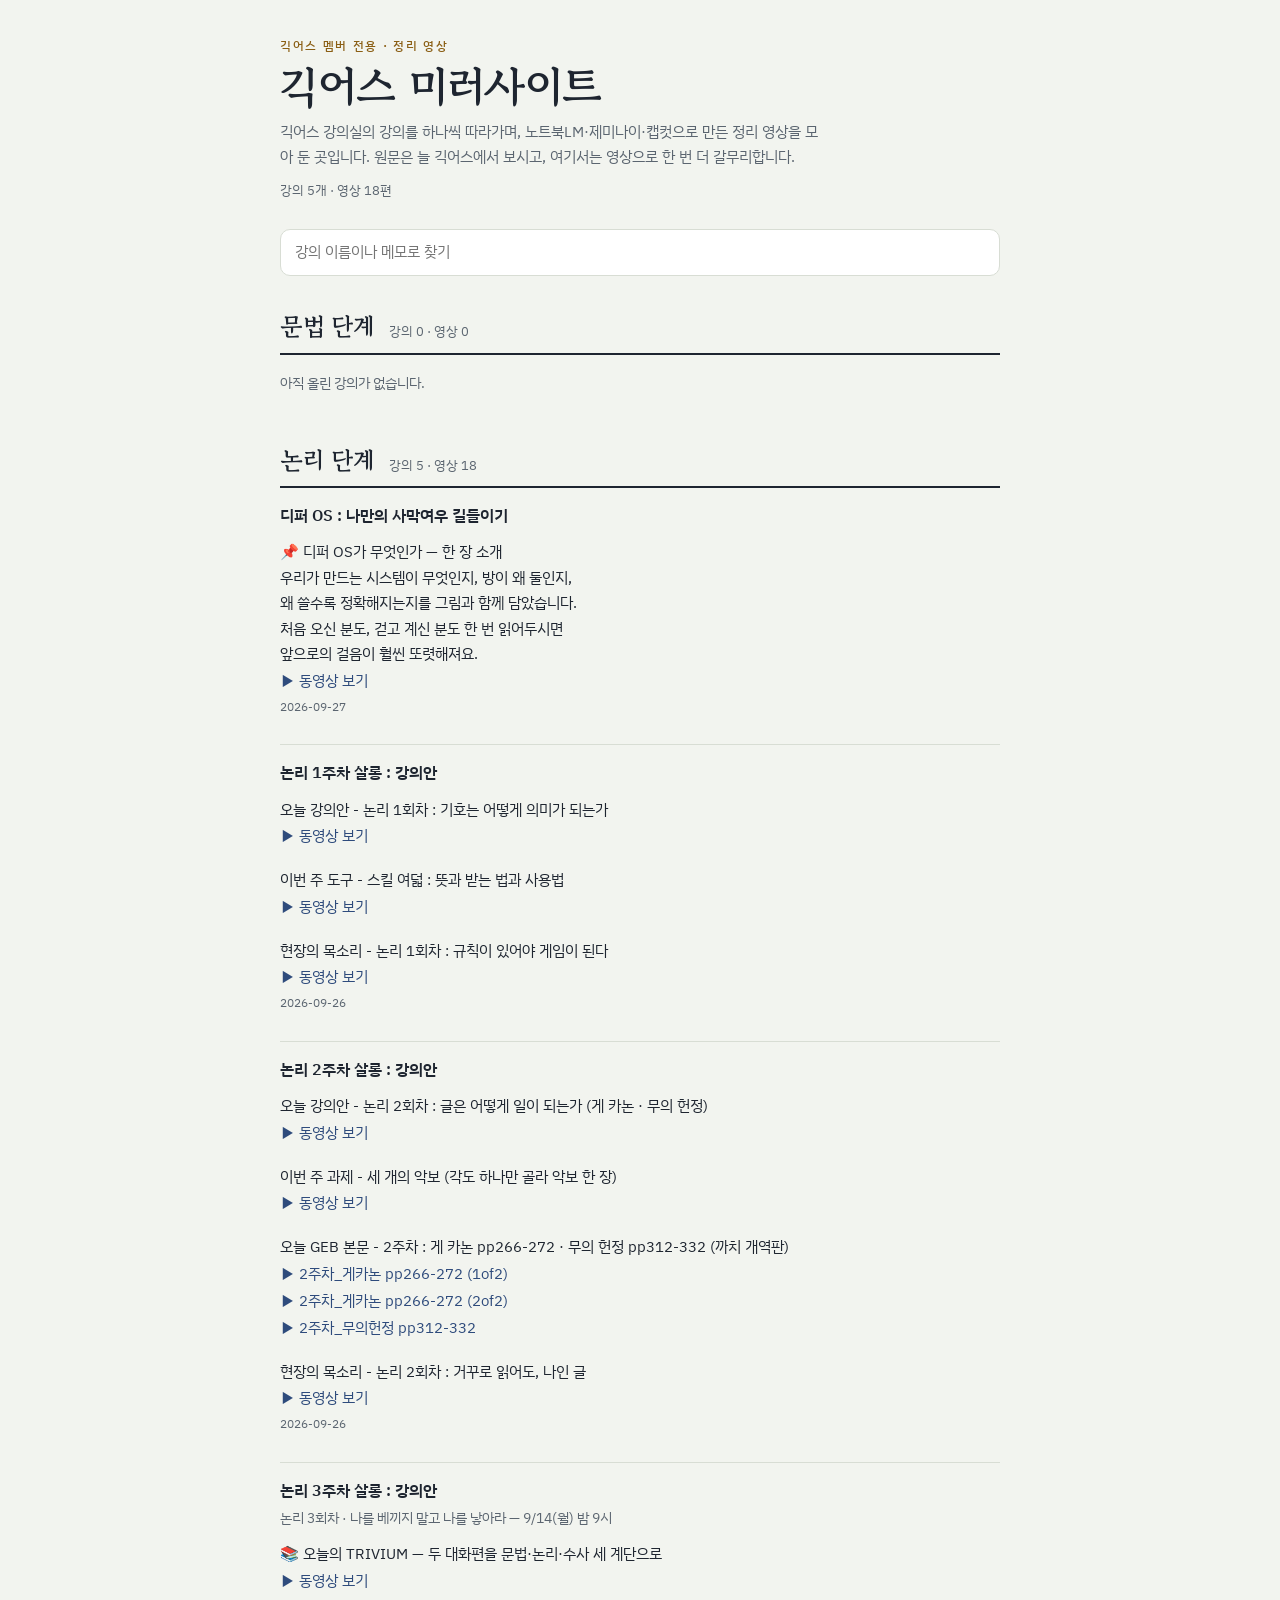
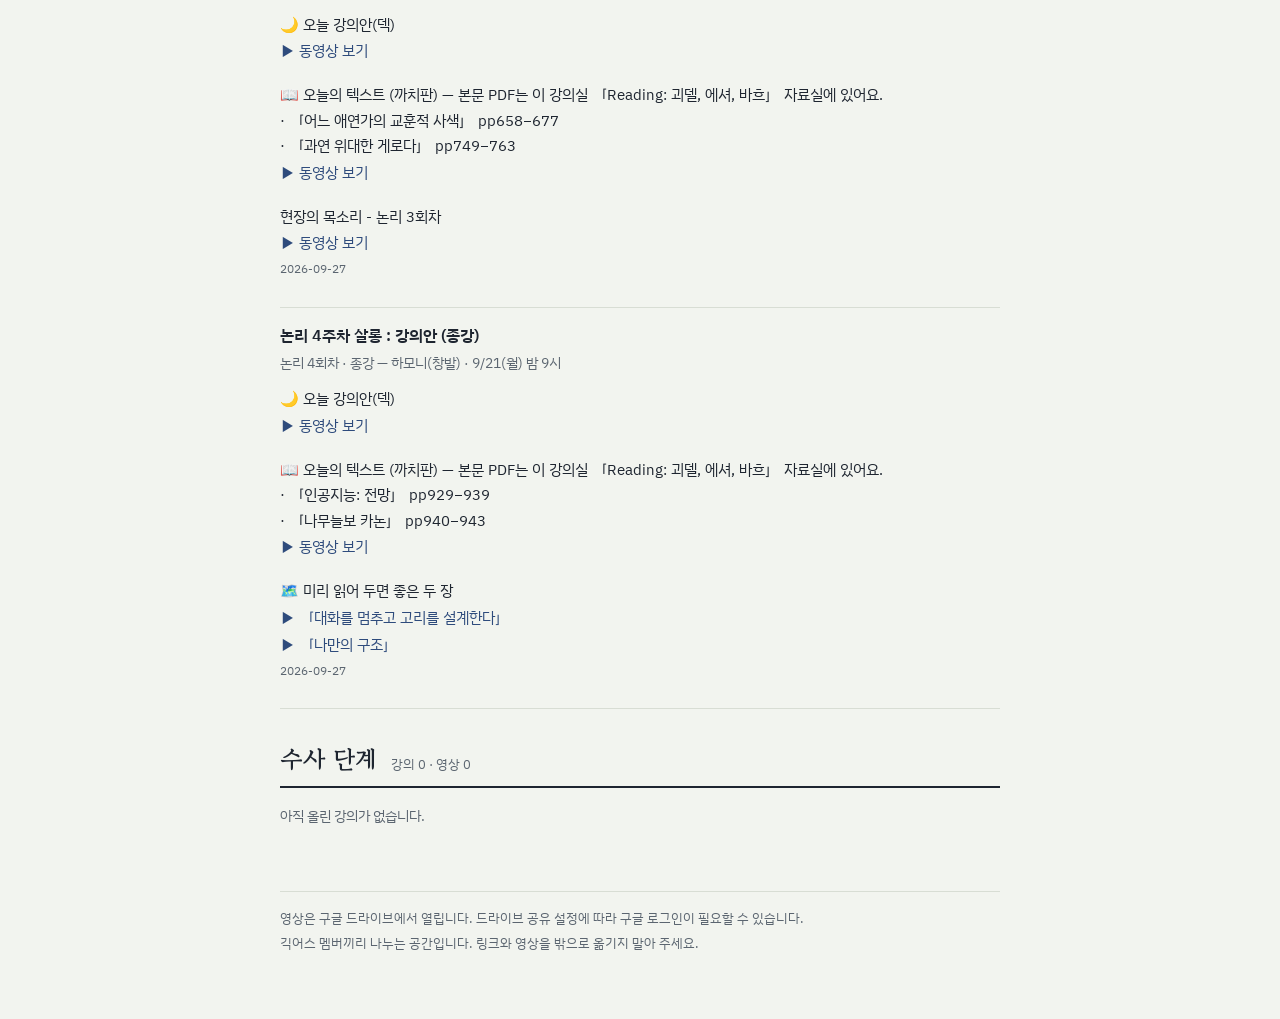
==== backup/geekus-mirror/index.html @ 66360b6a "Back up Geekus mirror site artifact (version 31) Co-Authored-By: Claude Opus 5.5 <noreply@anthropic." ====
<!doctype html><html><head><meta charset=utf8><meta name=viewport content="width=device-width,initial-scale=1,viewport-fit=cover"><style>:root{color-scheme:light;box-sizing:border-box;padding-top:env(safe-area-inset-top,0px);padding-bottom:env(safe-area-inset-bottom,0px)}html{scroll-padding-top:env(safe-area-inset-top,0px)}body{margin:0;padding:0;font:14px -apple-system,BlinkMacSystemFont,sans-serif;background:#faf9f5;color:#141413}img{max-width:100%}[hidden]:not([hidden=until-found i]){display:none!important}</style></head><body>
<title>긱어스 미러사이트</title>
<link rel="stylesheet" href="https://fonts.googleapis.com/css2?family=Gowun+Batang:wght@400;700&family=IBM+Plex+Sans+KR:wght@400;500;600&display=swap">
<style id="galmuri-style">
:root{
  --bg:#F2F4EF; --surface:#FFFFFF; --ink:#1E2530; --muted:#5B6570; --line:#D8DDD4;
  --accent:#2E4B7C; --accent-ink:#FFFFFF; --accent-soft:#E3E9F3;
  --grain:#8A5E14; --grain-bg:#F3E7CD; --danger:#A33A2E; --focus:#2E4B7C;
  --serif:"Gowun Batang","Nanum Myeongjo","Batang",serif;
  --sans:"IBM Plex Sans KR","Malgun Gothic","Apple SD Gothic Neo",system-ui,sans-serif;
  padding-top:env(safe-area-inset-top,0px); padding-bottom:env(safe-area-inset-bottom,0px);
}
@media (prefers-color-scheme: dark){
  :root:not([data-theme="light"]){
    --bg:#12161C; --surface:#1A2029; --ink:#E6E9ED; --muted:#9BA4AF; --line:#2B333E;
    --accent:#93B2E8; --accent-ink:#0F1720; --accent-soft:#1F2B40;
    --grain:#E2B862; --grain-bg:#36301F; --danger:#E88C80; --focus:#93B2E8;
    color-scheme:dark;
  }
}
:root[data-theme="dark"]{
  --bg:#12161C; --surface:#1A2029; --ink:#E6E9ED; --muted:#9BA4AF; --line:#2B333E;
  --accent:#93B2E8; --accent-ink:#0F1720; --accent-soft:#1F2B40;
  --grain:#E2B862; --grain-bg:#36301F; --danger:#E88C80; --focus:#93B2E8;
  color-scheme:dark;
}
*{box-sizing:border-box}
[hidden]{display:none!important}
body{margin:0;background:var(--bg);color:var(--ink);font:15px/1.65 var(--sans);-webkit-font-smoothing:antialiased}
.wrap{max-width:760px;margin:0 auto;padding-inline:20px;padding-block:40px 64px}
a{color:var(--accent)}
button,input,textarea,select{font:inherit;color:inherit}
:focus-visible{outline:2px solid var(--focus);outline-offset:2px;border-radius:6px}

.head{display:grid;gap:10px;margin-bottom:28px}
.mark{font:500 12px/1 var(--sans);letter-spacing:.14em;color:var(--grain);text-transform:uppercase}
.head h1{font:700 44px/1.1 var(--serif);margin:0;letter-spacing:-.01em}
.head p{margin:0;color:var(--muted);max-width:60ch}
.tally{font-variant-numeric:tabular-nums;color:var(--muted);font-size:13px}

.bar{display:flex;flex-wrap:wrap;gap:10px;align-items:center;margin-bottom:24px}
.search{flex:1 1 220px;min-width:0;border:1px solid var(--line);background:var(--surface);border-radius:10px;padding:10px 14px}
.btn{border:1px solid var(--line);background:var(--surface);border-radius:10px;padding:9px 14px;cursor:pointer;white-space:nowrap;text-decoration:none;display:inline-flex;align-items:center;gap:6px;font-size:14px}
.btn:hover{border-color:var(--accent)}
.btn.primary{background:var(--accent);color:var(--accent-ink);border-color:var(--accent)}
.btn.video{background:var(--grain-bg);color:var(--grain);border-color:transparent;font-weight:600}
.btn.video:hover{border-color:var(--grain)}
.btn.ghost{background:transparent}
.btn.danger{color:var(--danger)}
.btn[disabled],.btn.off{opacity:.5;cursor:default;pointer-events:none}

.notice{border:1px dashed var(--grain);background:var(--grain-bg);color:var(--ink);border-radius:12px;padding:12px 14px;margin-bottom:20px;display:flex;flex-wrap:wrap;gap:10px;align-items:center;justify-content:space-between}
.notice span{flex:1 1 240px}

.group{margin-top:34px}
.ghead{display:flex;flex-wrap:wrap;align-items:baseline;gap:8px 14px;padding-bottom:10px;border-bottom:2px solid var(--ink)}
.ghead h2{font:700 24px/1.3 var(--serif);margin:0;text-wrap:balance}
.ghead .count{color:var(--muted);font-size:13px;font-variant-numeric:tabular-nums}
.ghead .tools{margin-left:auto;display:flex;gap:6px;flex-wrap:wrap}
.lecs{list-style:none;margin:0;padding:0}
.lec{display:grid;grid-template-columns:1fr;gap:10px;align-items:start;padding:16px 0;border-bottom:1px solid var(--line)}
.lec h3{font:600 16px/1.45 var(--sans);margin:0;text-wrap:balance}
.lec .memo{margin:4px 0 0;color:var(--muted);font-size:14px;white-space:pre-wrap;overflow-wrap:anywhere}
.lec .date{font-size:12px;color:var(--muted);font-variant-numeric:tabular-nums}
.lec .sample{display:inline-block;font-size:11px;letter-spacing:.06em;border:1px solid var(--line);border-radius:999px;padding:1px 8px;margin-left:6px;color:var(--muted);vertical-align:2px}
.acts{display:flex;gap:8px;flex-wrap:wrap;justify-content:flex-start}
.editbar .acts{justify-content:flex-end}
.empty{color:var(--muted);padding:16px 0;margin:0;font-size:14px}
.items{display:grid;gap:18px;margin-top:12px}
.item p{margin:0;font-size:15px;line-height:1.7;overflow-wrap:anywhere;white-space:pre-line}
.vlink{display:block;width:fit-content;max-width:100%;color:var(--accent);text-decoration:none;font-size:15px;line-height:1.8;overflow-wrap:anywhere}
.vlink:hover{text-decoration:underline}
.vlink.off{color:var(--muted)}

.form{background:var(--surface);border:1px solid var(--accent);border-radius:14px;padding:18px;margin:14px 0;display:grid;gap:12px}
.form label{display:grid;gap:4px;font-size:13px;color:var(--muted)}
.form input,.form textarea{border:1px solid var(--line);background:var(--bg);border-radius:8px;padding:9px 12px;font-size:15px;color:var(--ink);width:100%}
.form textarea{min-height:64px;resize:vertical}
.form .row{display:flex;gap:8px;flex-wrap:wrap;justify-content:flex-end}
.form .err{color:var(--danger);font-size:13px;margin:0}
.form .hint{font-size:12px;color:var(--muted)}
.form .ftitle{margin:0;font:700 18px/1.3 var(--serif);color:var(--ink)}
.form select{border:1px solid var(--line);background:var(--bg);border-radius:8px;padding:9px 12px;font-size:15px;color:var(--ink);width:100%}
.form textarea.body{min-height:180px}
.lec .memo.clamp{display:-webkit-box;-webkit-line-clamp:3;-webkit-box-orient:vertical;overflow:hidden}
.more{border:0;background:none;padding:2px 0;color:var(--accent);cursor:pointer;font-size:13px;display:block}

.editbar{position:sticky;bottom:calc(env(safe-area-inset-bottom,0px) + 12px);margin-top:28px;background:var(--ink);color:var(--bg);border-radius:14px;padding:12px 14px;display:flex;flex-wrap:wrap;gap:10px;align-items:center;justify-content:space-between}
.editbar span{font-size:14px}
.editbar .btn{background:var(--bg);color:var(--ink);border-color:transparent}
.editbar .btn.primary{background:var(--grain-bg);color:var(--grain);font-weight:600}

.foot{margin-top:48px;padding-top:16px;border-top:1px solid var(--line);color:var(--muted);font-size:13px;display:grid;gap:4px}
.toast{position:fixed;left:50%;transform:translateX(-50%);bottom:calc(env(safe-area-inset-bottom,0px) + 80px);background:var(--ink);color:var(--bg);padding:10px 16px;border-radius:10px;font-size:14px;max-width:calc(100% - 32px)}

@media (max-width:560px){
  .head h1{font-size:36px}
  .lec{grid-template-columns:1fr}
  .acts{justify-content:flex-start}
  .ghead .tools{margin-left:0}
}
@media (prefers-reduced-motion: no-preference){
  .btn{transition:border-color .15s}
}
</style>

<main id="root" class="wrap"></main>
<div id="toast" class="toast" role="status" hidden></div>

<script type="application/json" id="galmuri-data">{"intro":"긱어스 강의실의 강의를 하나씩 따라가며, 노트북LM·제미나이·캡컷으로 만든 정리 영상을 모아 둔 곳입니다. 원문은 늘 긱어스에서 보시고, 여기서는 영상으로 한 번 더 갈무리합니다.","groups":[{"id":"g-grammar","name":"문법 단계","lectures":[]},{"id":"g-logic","name":"논리 단계","lectures":[{"id":"l-deeper-os","title":"디퍼 OS : 나만의 사막여우 길들이기","geekus":"","video":"","memo":"","date":"2026-09-27","items":[{"text":"📌 디퍼 OS가 무엇인가 — 한 장 소개\n우리가 만드는 시스템이 무엇인지, 방이 왜 둘인지,\n왜 쓸수록 정확해지는지를 그림과 함께 담았습니다.\n처음 오신 분도, 걷고 계신 분도 한 번 읽어두시면\n앞으로의 걸음이 훨씬 또렷해져요.","links":[{"label":"▶ 동영상 보기","url":"https://drive.google.com/file/d/1ygRunrRsjFQpmvyiZoyRaROsV32aZ0lh/view?usp=drivesdk"}]}]},{"id":"l-logic-01-post","title":"논리 1주차 살롱 : 강의안","geekus":"","video":"","memo":"","date":"2026-09-26","items":[{"text":"오늘 강의안 - 논리 1회차 : 기호는 어떻게 의미가 되는가","links":[{"label":"▶ 동영상 보기","url":"https://drive.google.com/file/d/1-FgrHv3hML1pO-uV4hXAINBDPOHe3DOs/view?usp=sharing"}]},{"text":"이번 주 도구 - 스킬 여덟 : 뜻과 받는 법과 사용법","links":[{"label":"▶ 동영상 보기","url":"https://drive.google.com/file/d/1XxzuEVHUfdF3hCcK1CgITeGQMS8m7k0J/view?usp=sharing"}]},{"text":"현장의 목소리 - 논리 1회차 : 규칙이 있어야 게임이 된다","links":[{"label":"▶ 동영상 보기","url":"https://drive.google.com/file/d/1XhUKS8H1oxOafOH_i54yzQR1WpeNw75_/view?usp=sharing"}]}]},{"id":"l-logic-02-post","title":"논리 2주차 살롱 : 강의안","geekus":"","video":"","memo":"","date":"2026-09-26","items":[{"text":"오늘 강의안 - 논리 2회차 : 글은 어떻게 일이 되는가 (게 카논 · 무의 헌정)","links":[{"label":"▶ 동영상 보기","url":"https://drive.google.com/file/d/1lb7sJuMhmiblDm2rHUy0Kp5bNUTA6tcK/view?usp=drivesdk"}]},{"text":"이번 주 과제 - 세 개의 악보 (각도 하나만 골라 악보 한 장)","links":[{"label":"▶ 동영상 보기","url":"https://drive.google.com/file/d/1HbRf_QlI1dgPjkU51TX1PNe_uSR1Kc-C/view?usp=drivesdk"}]},{"text":"오늘 GEB 본문 - 2주차 : 게 카논 pp266-272 · 무의 헌정 pp312-332 (까치 개역판)","links":[{"label":"▶ 2주차_게카논 pp266-272 (1of2)","url":"https://drive.google.com/file/d/1HbRf_QlI1dgPjkU51TX1PNe_uSR1Kc-C/view?usp=drivesdk"},{"label":"▶ 2주차_게카논 pp266-272 (2of2)","url":"https://drive.google.com/file/d/1QiWfVAqc_iv6GVu0-E8jsqY8ZbZoepmn/view?usp=drivesdk"},{"label":"▶ 2주차_무의헌정 pp312-332","url":"https://drive.google.com/file/d/1lGAu0QmHbJ2XS2vqrsrnllQkBagVouJ3/view?usp=drivesdk"}]},{"text":"현장의 목소리 - 논리 2회차 : 거꾸로 읽어도, 나인 글","links":[{"label":"▶ 동영상 보기","url":"https://drive.google.com/file/d/1iJD98mLbucILjgHeGk1CPrIJ9ljEx9eo/view?usp=drivesdk"}]}]},{"id":"l-logic-03-post","title":"논리 3주차 살롱 : 강의안","geekus":"","video":"","memo":"논리 3회차 · 나를 베끼지 말고 나를 낳아라 — 9/14(월) 밤 9시","date":"2026-09-27","items":[{"text":"📚 오늘의 TRIVIUM — 두 대화편을 문법·논리·수사 세 계단으로","links":[{"label":"▶ 동영상 보기","url":"https://drive.google.com/file/d/1i71UmniPt9dDAS2--mRKI9CJPVhKviUI/view?usp=drivesdk"}]},{"text":"🌙 오늘 강의안(덱)","links":[{"label":"▶ 동영상 보기","url":"https://drive.google.com/file/d/1QY4o0mwJK8wdBYhIiX4LmbviYIlYZQZ1/view?usp=drivesdk"}]},{"text":"📖 오늘의 텍스트 (까치판) — 본문 PDF는 이 강의실 「Reading: 괴델, 에셔, 바흐」 자료실에 있어요.\n· 「어느 애연가의 교훈적 사색」 pp658−677\n· 「과연 위대한 게로다」 pp749−763","links":[{"label":"▶ 동영상 보기","url":"https://drive.google.com/file/d/1LAIE55fmIJfNYmTeMQ2oZtMNRV3ZG1An/view?usp=drivesdk"}]},{"text":"현장의 목소리 - 논리 3회차","links":[{"label":"▶ 동영상 보기","url":"https://drive.google.com/file/d/1hQmLHXlYum0ftARukSiOjlihC81Gr8ZX/view?usp=drivesdk"}]}]},{"id":"l-logic-04-post","title":"논리 4주차 살롱 : 강의안 (종강)","geekus":"","video":"","memo":"논리 4회차 · 종강 — 하모니(창발) · 9/21(월) 밤 9시","date":"2026-09-27","items":[{"text":"🌙 오늘 강의안(덱)","links":[{"label":"▶ 동영상 보기","url":"https://drive.google.com/file/d/1RgdZ_AQw70-eUYSFSuYAFdYnH3EKLL2l/view?usp=drivesdk"}]},{"text":"📖 오늘의 텍스트 (까치판) — 본문 PDF는 이 강의실 「Reading: 괴델, 에셔, 바흐」 자료실에 있어요.\n· 「인공지능: 전망」 pp929−939\n· 「나무늘보 카논」 pp940−943","links":[{"label":"▶ 동영상 보기","url":"https://drive.google.com/file/d/1eda7bdO2_qfmvXVvE0fWkblaxealttct/view?usp=drivesdk"}]},{"text":"🗺️ 미리 읽어 두면 좋은 두 장","links":[{"label":"▶ 「대화를 멈추고 고리를 설계한다」","url":"https://drive.google.com/file/d/1USg7QmYLUPdQVE17k0Flbn0-BuPeSpZR/view?usp=drivesdk"},{"label":"▶ 「나만의 구조」","url":"https://drive.google.com/file/d/1yI7jsmcs_tjrbAsYfqpZzTMjuAIrcaZY/view?usp=drivesdk"}]}]}]},{"id":"g-rhetoric","name":"수사 단계","lectures":[]}]}</script>

<script id="galmuri-main">
(function(){
  var FONT = '<link rel="stylesheet" href="https://fonts.googleapis.com/css2?family=Gowun+Batang:wght@400;700&family=IBM+Plex+Sans+KR:wght@400;500;600&display=swap">';
  var STASH = 'galmuri-draft';
  var saved = JSON.parse(document.getElementById('galmuri-data').textContent);
  var state = clone(saved);
  var canEdit = false, editing = false, query = '';
  var form = null;        // {gid, lid|null, kind:'lec'|'group'}
  var confirmDel = null;  // key awaiting second click
  var formErr = '';
  var draftFound = null;
  var expanded = {};      // lecture id -> body shown in full (this viewer only)
  var root = document.getElementById('root');

  function clone(o){ return JSON.parse(JSON.stringify(o)); }
  function esc(s){ return String(s == null ? '' : s).replace(/[&<>"']/g, function(c){ return {'&':'&amp;','<':'&lt;','>':'&gt;','"':'&quot;',"'":'&#39;'}[c]; }); }
  function isHttps(u){ return /^https:\/\//i.test(u || ''); }
  function uid(p){ return p + Date.now().toString(36) + Math.random().toString(36).slice(2,6); }
  function today(){ var d = new Date(); return d.getFullYear() + '-' + String(d.getMonth()+1).padStart(2,'0') + '-' + String(d.getDate()).padStart(2,'0'); }
  function dirty(){ return JSON.stringify(state) !== JSON.stringify(saved); }
  function findGroup(gid){ return state.groups.filter(function(g){ return g.id === gid; })[0]; }
  function toast(msg){
    var t = document.getElementById('toast'); t.textContent = msg; t.hidden = false;
    clearTimeout(toast._t); toast._t = setTimeout(function(){ t.hidden = true; }, 3200);
  }

  try {
    var d = sessionStorage.getItem(STASH);
    if (d) { if (d === JSON.stringify(saved)) sessionStorage.removeItem(STASH); else draftFound = JSON.parse(d); }
  } catch (e) {}

  function vids(l){
    if (!l.items) return isHttps(l.video) ? 1 : 0;
    var n = 0; l.items.forEach(function(it){ (it.links || []).forEach(function(k){ if (isHttps(k.url)) n++; }); }); return n;
  }
  function itemsHtml(l){
    return '<div class="items">' + l.items.map(function(it){
      return '<div class="item"><p>' + esc(it.text) + '</p>' + (it.links || []).map(function(k){
        return isHttps(k.url) ? '<a class="vlink" href="' + esc(k.url) + '" target="_blank" rel="noopener">' + esc(k.label) + '</a>' : '<span class="vlink off">' + esc(k.label) + ' (영상 준비 중)</span>';
      }).join('') + '</div>';
    }).join('') + '</div>';
  }

  function matches(l){
    if (!query) return true;
    var q = query.toLowerCase();
    return (l.title + ' ' + (l.memo || '') + ' ' + (l.items || []).map(function(it){ return it.text; }).join(' ')).toLowerCase().indexOf(q) !== -1;
  }

  function lecForm(gid, l){
    var isNew = !l;
    l = l || {title:'', geekus:'', video:'', memo:''};
    var opts = state.groups.map(function(g){
      return '<option value="' + esc(g.id) + '"' + (g.id === gid ? ' selected' : '') + '>' + esc(g.name) + '</option>';
    }).join('');
    return '<div class="form" data-form>' +
      '<p class="ftitle">' + (isNew ? '✏️ 새 글쓰기' : '✏️ 글 고치기') + '</p>' +
      '<label>제목<input id="f-title" value="' + esc(l.title) + '" placeholder="예: 논리 3주차 — 원천을 설계도로"></label>' +
      '<label>단원<select id="f-group">' + opts + '</select></label>' +
      '<label>본문<textarea id="f-memo" class="body" placeholder="이 영상에서 다룬 내용, 볼 점, 만든 도구(노트북LM·제미나이·캡컷) 등을 자유롭게 적어 주세요.">' + esc(l.memo) + '</textarea></label>' +
      '<label>🎬 동영상 링크 (구글 드라이브)<input id="f-video" value="' + esc(l.video) + '" placeholder="https://drive.google.com/file/d/…/view"></label>' +
      '<span class="hint">① 드라이브에 영상 올리기 → ② 영상 오른쪽 클릭 → 공유 → <b>링크 복사</b> → ③ 여기에 붙여 넣기. 비워 두면 “영상 준비 중”으로 보입니다.</span>' +
      '<label>긱어스 원문 링크 (선택)<input id="f-geekus" value="' + esc(l.geekus) + '" placeholder="https://… 긱어스 강의 주소"></label>' +
      (formErr ? '<p class="err">' + esc(formErr) + '</p>' : '') +
      '<div class="row"><button class="btn ghost" data-act="cancel">취소</button><button class="btn primary" data-act="save-lec" data-g="' + esc(gid) + '">' + (isNew ? '글 올리기' : '고친 내용 넣기') + '</button></div>' +
    '</div>';
  }

  function groupForm(g){
    return '<div class="form" data-form>' +
      '<label>단원 이름<input id="f-gname" value="' + esc(g ? g.name : '') + '" placeholder="예: 논리 단계"></label>' +
      (formErr ? '<p class="err">' + esc(formErr) + '</p>' : '') +
      '<div class="row"><button class="btn ghost" data-act="cancel">취소</button><button class="btn primary" data-act="save-group">넣기</button></div>' +
    '</div>';
  }

  function render(){
    var total = 0, withVideo = 0;
    state.groups.forEach(function(g){ g.lectures.forEach(function(l){ total++; withVideo += vids(l); }); });

    var h = '';
    h += '<header class="head"><span class="mark">긱어스 멤버 전용 · 정리 영상</span><h1>긱어스 미러사이트</h1>' +
         '<p>' + esc(state.intro) + '</p>' +
         '<span class="tally">강의 ' + total + '개 · 영상 ' + withVideo + '편</span></header>';

    if (canEdit && draftFound && !editing) {
      h += '<div class="notice"><span>저장하지 못한 편집이 이 브라우저에 남아 있습니다.</span>' +
           '<button class="btn" data-act="restore">불러오기</button><button class="btn ghost" data-act="drop-draft">버리기</button></div>';
    }

    h += '<div class="bar"><input id="q" class="search" type="search" placeholder="강의 이름이나 메모로 찾기" value="' + esc(query) + '" aria-label="강의 찾기">';
    if (canEdit) {
      h += '<button class="btn primary" data-act="write">✏️ 글쓰기</button>';
      h += editing ? '<button class="btn" data-act="add-group">＋ 단원 추가</button>' : '<button class="btn" data-act="edit-on">편집하기</button>';
    }
    h += '</div>';

    if (editing && form && form.kind === 'group' && !form.gid) h += groupForm(null);
    if (editing && form && form.kind === 'lec' && !form.lid && form.top) h += lecForm(form.gid, null);

    state.groups.forEach(function(g, gi){
      var shown = g.lectures.filter(matches);
      if (query && !shown.length && !editing) return;
      var nv = g.lectures.reduce(function(a, l){ return a + vids(l); }, 0);
      h += '<section class="group"><div class="ghead"><h2>' + esc(g.name) + '</h2><span class="count">강의 ' + g.lectures.length + ' · 영상 ' + nv + '</span>';
      if (editing) {
        var dk = 'g:' + g.id;
        h += '<div class="tools">' +
          (gi > 0 ? '<button class="btn ghost" data-act="g-up" data-g="' + esc(g.id) + '" aria-label="위로">↑</button>' : '') +
          '<button class="btn ghost" data-act="rename-group" data-g="' + esc(g.id) + '">이름 바꾸기</button>' +
          '<button class="btn ghost danger" data-act="del-group" data-g="' + esc(g.id) + '">' + (confirmDel === dk ? '정말 지울까요?' : '단원 지우기') + '</button>' +
          '<button class="btn" data-act="add-lec" data-g="' + esc(g.id) + '">✏️ 이 단원에 글쓰기</button></div>';
      }
      h += '</div>';
      if (editing && form && form.kind === 'group' && form.gid === g.id) h += groupForm(g);
      if (editing && form && form.kind === 'lec' && form.gid === g.id && !form.lid && !form.top) h += lecForm(g.id, null);

      if (!shown.length) h += '<p class="empty">' + (query ? '찾는 강의가 없습니다.' : '아직 올린 강의가 없습니다.') + '</p>';
      h += '<ul class="lecs">';
      shown.forEach(function(l, li){
        if (editing && form && form.kind === 'lec' && form.lid === l.id) { h += '<li>' + lecForm(g.id, l) + '</li>'; return; }
        var dk = 'l:' + l.id;
        var long = (l.memo || '').length > 140 || (l.memo || '').split('\n').length > 3;
        var open = expanded[l.id];
        h += '<li class="lec"><div><h3>' + esc(l.title) + (l.sample ? '<span class="sample">예시</span>' : '') + '</h3>' +
             (l.memo ? '<p class="memo' + (long && !open ? ' clamp' : '') + '">' + esc(l.memo) + '</p>' : '') +
             (long ? '<button class="more" data-act="more" data-l="' + esc(l.id) + '">' + (open ? '접기' : '더 보기') + '</button>' : '') +
             (l.items ? itemsHtml(l) : '') +
             (l.date ? '<span class="date">' + esc(l.date) + '</span>' : '') + '</div><div class="acts">';
        if (editing) {
          if (li > 0 && !query) h += '<button class="btn ghost" data-act="l-up" data-g="' + esc(g.id) + '" data-l="' + esc(l.id) + '" aria-label="위로">↑</button>';
          h += '<button class="btn ghost" data-act="edit-lec" data-g="' + esc(g.id) + '" data-l="' + esc(l.id) + '">고치기</button>' +
               '<button class="btn ghost danger" data-act="del-lec" data-g="' + esc(g.id) + '" data-l="' + esc(l.id) + '">' + (confirmDel === dk ? '정말 지울까요?' : '지우기') + '</button>';
        } else if (!l.items) {
          h += isHttps(l.video) ? '<a class="btn video" href="' + esc(l.video) + '" target="_blank" rel="noopener">▶ 동영상 보기</a>' : '<span class="btn off">영상 준비 중</span>';
          if (isHttps(l.geekus)) h += '<a class="btn" href="' + esc(l.geekus) + '" target="_blank" rel="noopener">긱어스 원문</a>';
        }
        h += '</div></li>';
      });
      h += '</ul></section>';
    });

    if (editing) {
      h += '<div class="editbar"><span>' + (dirty() ? '바뀐 내용이 있습니다. 저장해야 멤버들에게 보입니다.' : '편집 중 — 아직 바뀐 것이 없습니다.') + '</span>' +
           '<span class="acts"><button class="btn" data-act="edit-off">' + (dirty() ? '바뀐 것 버리기' : '편집 마치기') + '</button>' +
           '<button class="btn primary" data-act="publish"' + (dirty() ? '' : ' disabled') + '>저장하고 게시</button></span></div>';
    }

    h += '<footer class="foot"><span>영상은 구글 드라이브에서 열립니다. 드라이브 공유 설정에 따라 구글 로그인이 필요할 수 있습니다.</span>' +
         '<span>긱어스 멤버끼리 나누는 공간입니다. 링크와 영상을 밖으로 옮기지 말아 주세요.</span></footer>';

    var focusId = document.activeElement && document.activeElement.id;
    var caret = focusId === 'q' ? document.activeElement.selectionStart : null;
    root.innerHTML = h;
    if (focusId === 'q') { var q = document.getElementById('q'); q.focus(); try { q.setSelectionRange(caret, caret); } catch (e) {} }
    var first = root.querySelector('[data-form] input');
    if (first && focusId !== 'q' && render._focusForm) { first.focus(); render._focusForm = false; }
  }

  function openForm(f){ form = f; formErr = ''; confirmDel = null; render._focusForm = true; render(); }

  root.addEventListener('input', function(e){ if (e.target.id === 'q') { query = e.target.value.trim(); render(); } });

  root.addEventListener('click', function(e){
    var b = e.target.closest('[data-act]'); if (!b) return;
    var act = b.getAttribute('data-act'), gid = b.getAttribute('data-g'), lid = b.getAttribute('data-l');
    var g = gid ? findGroup(gid) : null;
    if (act !== 'del-lec' && act !== 'del-group') confirmDel = null;

    if (act === 'more') { expanded[lid] = !expanded[lid]; render(); }
    else if (act === 'write') {
      if (!state.groups.length) { editing = true; openForm({kind:'group', gid:null}); toast('먼저 단원을 하나 만들어 주세요.'); return; }
      editing = true; openForm({kind:'lec', gid:state.groups[0].id, lid:null, top:true});
    }
    else if (act === 'edit-on') { editing = true; render(); }
    else if (act === 'edit-off') { state = clone(saved); editing = false; form = null; render(); }
    else if (act === 'add-group') openForm({kind:'group', gid:null});
    else if (act === 'rename-group') openForm({kind:'group', gid:gid});
    else if (act === 'add-lec') openForm({kind:'lec', gid:gid, lid:null});
    else if (act === 'edit-lec') openForm({kind:'lec', gid:gid, lid:lid});
    else if (act === 'cancel') { form = null; formErr = ''; render(); }
    else if (act === 'save-group') {
      var name = document.getElementById('f-gname').value.trim();
      if (!name) { formErr = '단원 이름을 적어 주세요.'; render(); return; }
      if (form.gid) findGroup(form.gid).name = name; else state.groups.push({id:uid('g'), name:name, lectures:[]});
      form = null; formErr = ''; render();
    }
    else if (act === 'save-lec') {
      var v = {
        title: document.getElementById('f-title').value.trim(),
        geekus: document.getElementById('f-geekus').value.trim(),
        video: document.getElementById('f-video').value.trim(),
        memo: document.getElementById('f-memo').value.trim()
      };
      var target = findGroup(document.getElementById('f-group').value) || g;
      if (!v.title) formErr = '제목을 적어 주세요.';
      else if (v.geekus && !isHttps(v.geekus)) formErr = '긱어스 링크는 https:// 로 시작해야 합니다.';
      else if (v.video && !isHttps(v.video)) formErr = '영상 링크는 https:// 로 시작해야 합니다. 드라이브의 “링크 복사”를 그대로 붙여 넣으세요.';
      else formErr = '';
      if (formErr) {
        render();
        ['title','geekus','video','memo'].forEach(function(k){ var el = document.getElementById('f-' + k); if (el) { if (el.tagName === 'TEXTAREA') el.textContent = v[k]; el.value = v[k]; } });
        var sel = document.getElementById('f-group'); if (sel) sel.value = target.id;
        return;
      }
      if (form.lid) {
        var l = g.lectures.filter(function(x){ return x.id === form.lid; })[0];
        l.title = v.title; l.geekus = v.geekus; l.video = v.video; l.memo = v.memo; delete l.sample;
        if (target !== g) { g.lectures = g.lectures.filter(function(x){ return x.id !== l.id; }); target.lectures.push(l); }
      } else {
        v.id = uid('l'); v.date = today(); target.lectures.push(v);
      }
      form = null; render();
      toast('글을 넣었습니다. 아래 “저장하고 게시”를 눌러야 멤버들에게 보입니다.');
    }
    else if (act === 'del-lec') {
      if (confirmDel !== 'l:' + lid) { confirmDel = 'l:' + lid; render(); return; }
      g.lectures = g.lectures.filter(function(x){ return x.id !== lid; }); confirmDel = null; render();
    }
    else if (act === 'del-group') {
      if (confirmDel !== 'g:' + gid) { confirmDel = 'g:' + gid; render(); return; }
      state.groups = state.groups.filter(function(x){ return x.id !== gid; }); confirmDel = null; render();
    }
    else if (act === 'g-up') {
      var i = state.groups.indexOf(g); if (i > 0) { state.groups.splice(i, 1); state.groups.splice(i - 1, 0, g); } render();
    }
    else if (act === 'l-up') {
      var j = -1; g.lectures.forEach(function(x, k){ if (x.id === lid) j = k; });
      if (j > 0) { var m = g.lectures.splice(j, 1)[0]; g.lectures.splice(j - 1, 0, m); } render();
    }
    else if (act === 'restore') { state = draftFound; draftFound = null; editing = true; render(); }
    else if (act === 'drop-draft') { draftFound = null; try { sessionStorage.removeItem(STASH); } catch (e2) {} render(); }
    else if (act === 'publish') publish();
  });

  function buildDoc(s){
    var css = document.getElementById('galmuri-style').textContent;
    var js = document.getElementById('galmuri-main').textContent;
    var data = JSON.stringify(s).replace(/</g, '\\u003c');
    return '<!doctype html>\n<html lang="ko"><head><meta charset="utf-8">' +
      '<meta name="viewport" content="width=device-width, initial-scale=1, viewport-fit=cover">' +
      '<title>긱어스 미러사이트</title>' + FONT +
      '<style id="galmuri-style">' + css + '</style></head><body>' +
      '<main id="root" class="wrap"></main><div id="toast" class="toast" role="status" hidden></div>' +
      '<script type="application/json" id="galmuri-data">' + data + '<\/script>' +
      '<script id="galmuri-main">' + js + '<\/script></body></html>';
  }

  function publish(){
    if (form) { toast('열려 있는 입력칸을 먼저 “넣기”나 “취소”로 닫아 주세요.'); return; }
    var btn = root.querySelector('[data-act="publish"]'); if (btn) { btn.disabled = true; btn.textContent = '저장하는 중…'; }
    var use = window.claude && window.claude.use;
    if (!use) { toast('이 화면에서는 저장할 수 없습니다.'); render(); return; }
    try { sessionStorage.setItem(STASH, JSON.stringify(state)); } catch (e) {}
    window.claude.use('artifact').then(function(art){
      if (!art) throw {code:'not_granted'};
      return art.publish(buildDoc(state));
    }).then(function(){
      toast('저장했습니다. 새 판으로 다시 불러옵니다.');
    }).catch(function(err){
      var c = err && err.code;
      if (c === 'conflict') { toast('다른 곳에서 먼저 저장되어 최신 판을 불러옵니다. 편집은 “불러오기”로 되살릴 수 있습니다.'); return; }
      if (c === 'not_writer' || c === 'not_granted' || c === 'not_declared' || c === 'consent_required' || c === 'capability_disabled') {
        canEdit = false; editing = false; toast('이 화면은 읽기 전용이라 저장할 수 없습니다.'); render(); return;
      }
      if (c === 'rate_limited') { toast('저장이 너무 잦습니다. 잠시 뒤 다시 눌러 주세요.'); render(); return; }
      toast('저장하지 못했습니다. 잠시 뒤 다시 눌러 주세요.'); render();
    });
  }

  render();

  if (window.claude && window.claude.use) {
    window.claude.use('user').then(function(u){ return u ? u.canEdit() : false; })
      .then(function(ok){ if (ok) { canEdit = true; render(); } })
      .catch(function(){});
  }
})();
</script>

</body></html>
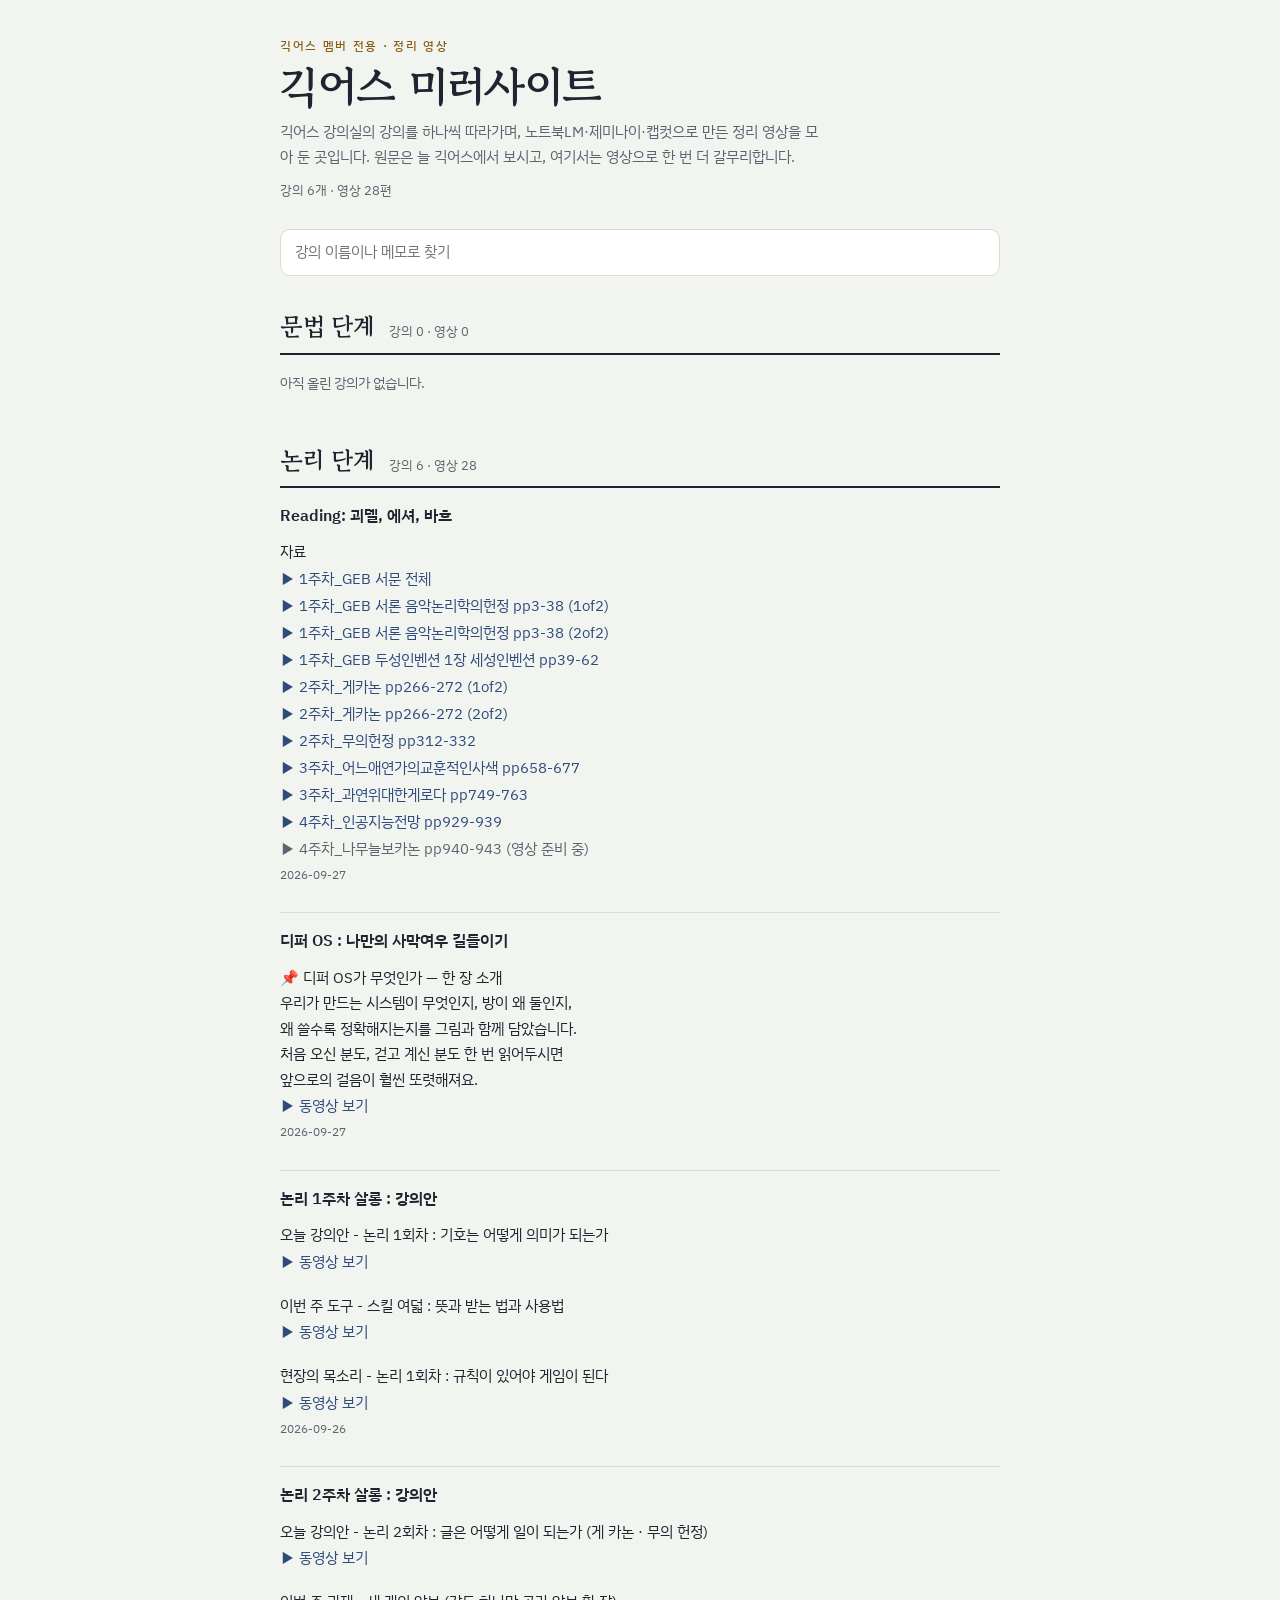
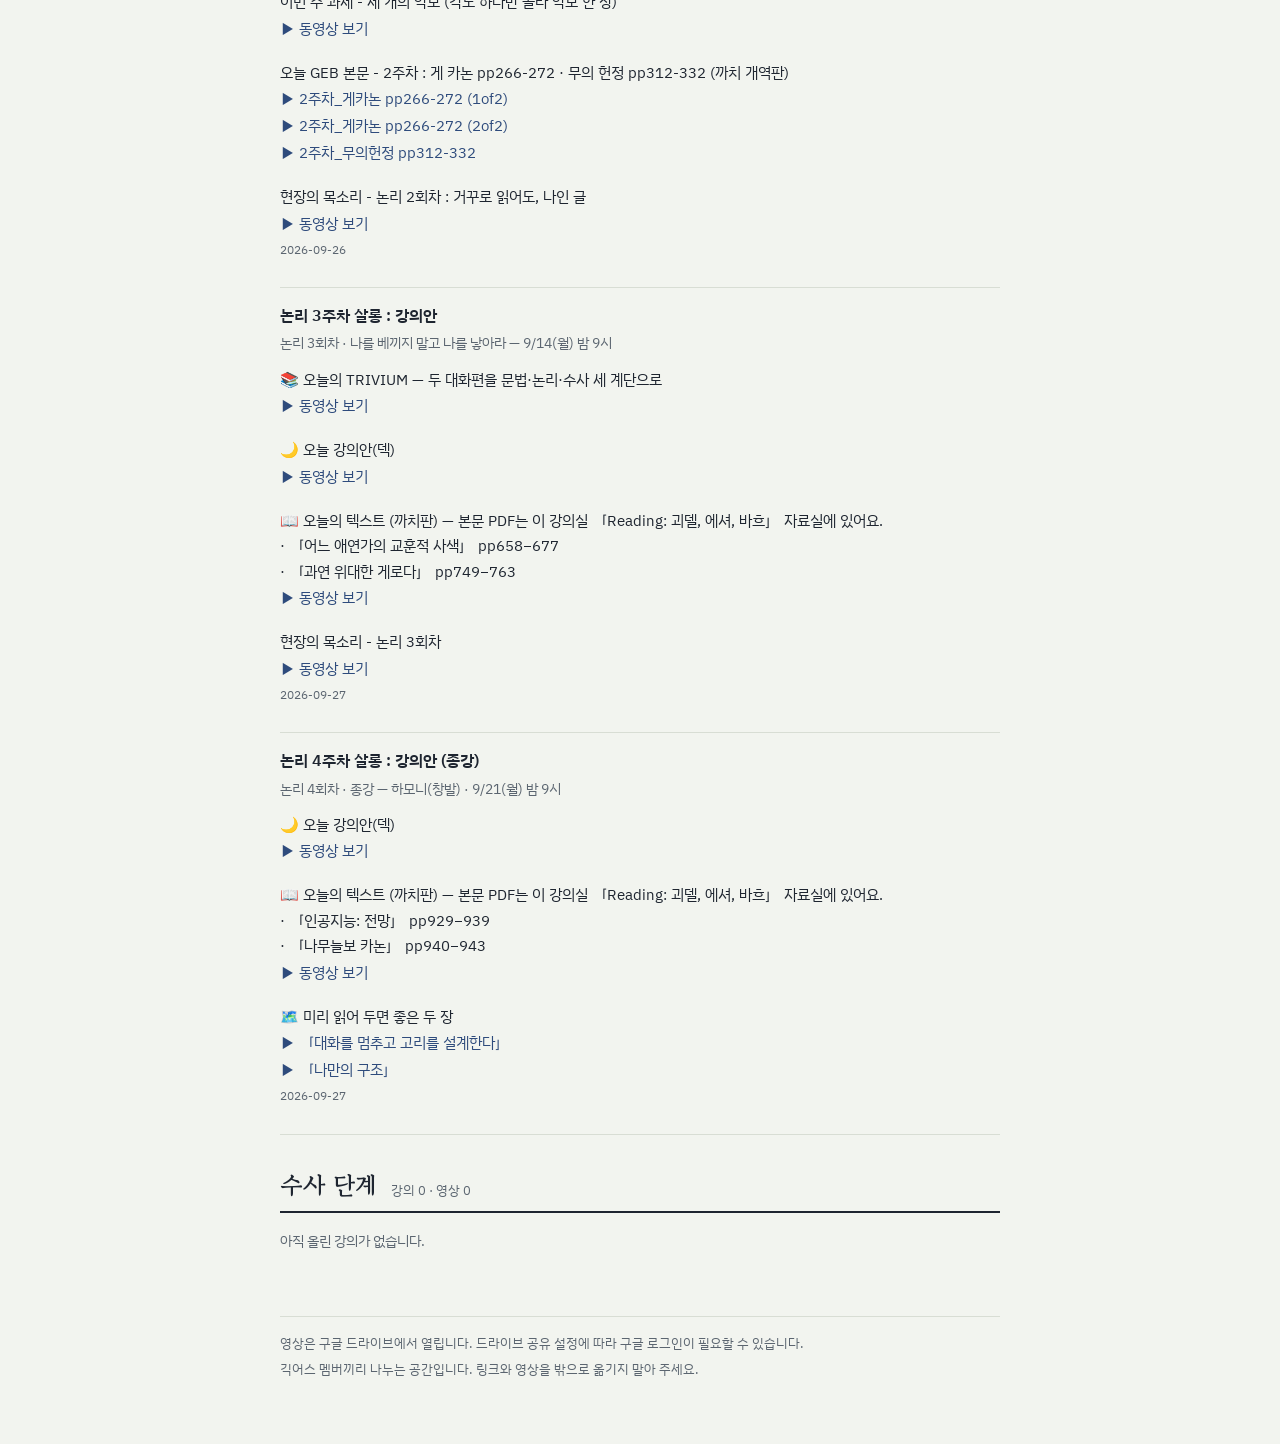
==== commit f3cc3150: "Update Geekus mirror backup to version 40 Co-Authored-By: Claude Opus 5.5 <noreply@anthropic.com> Cl" ====
--- a/backup/geekus-mirror/index.html
+++ b/backup/geekus-mirror/index.html
@@ -107,7 +107,7 @@
 <main id="root" class="wrap"></main>
 <div id="toast" class="toast" role="status" hidden></div>
 
-<script type="application/json" id="galmuri-data">{"intro":"긱어스 강의실의 강의를 하나씩 따라가며, 노트북LM·제미나이·캡컷으로 만든 정리 영상을 모아 둔 곳입니다. 원문은 늘 긱어스에서 보시고, 여기서는 영상으로 한 번 더 갈무리합니다.","groups":[{"id":"g-grammar","name":"문법 단계","lectures":[]},{"id":"g-logic","name":"논리 단계","lectures":[{"id":"l-deeper-os","title":"디퍼 OS : 나만의 사막여우 길들이기","geekus":"","video":"","memo":"","date":"2026-09-27","items":[{"text":"📌 디퍼 OS가 무엇인가 — 한 장 소개\n우리가 만드는 시스템이 무엇인지, 방이 왜 둘인지,\n왜 쓸수록 정확해지는지를 그림과 함께 담았습니다.\n처음 오신 분도, 걷고 계신 분도 한 번 읽어두시면\n앞으로의 걸음이 훨씬 또렷해져요.","links":[{"label":"▶ 동영상 보기","url":"https://drive.google.com/file/d/1ygRunrRsjFQpmvyiZoyRaROsV32aZ0lh/view?usp=drivesdk"}]}]},{"id":"l-logic-01-post","title":"논리 1주차 살롱 : 강의안","geekus":"","video":"","memo":"","date":"2026-09-26","items":[{"text":"오늘 강의안 - 논리 1회차 : 기호는 어떻게 의미가 되는가","links":[{"label":"▶ 동영상 보기","url":"https://drive.google.com/file/d/1-FgrHv3hML1pO-uV4hXAINBDPOHe3DOs/view?usp=sharing"}]},{"text":"이번 주 도구 - 스킬 여덟 : 뜻과 받는 법과 사용법","links":[{"label":"▶ 동영상 보기","url":"https://drive.google.com/file/d/1XxzuEVHUfdF3hCcK1CgITeGQMS8m7k0J/view?usp=sharing"}]},{"text":"현장의 목소리 - 논리 1회차 : 규칙이 있어야 게임이 된다","links":[{"label":"▶ 동영상 보기","url":"https://drive.google.com/file/d/1XhUKS8H1oxOafOH_i54yzQR1WpeNw75_/view?usp=sharing"}]}]},{"id":"l-logic-02-post","title":"논리 2주차 살롱 : 강의안","geekus":"","video":"","memo":"","date":"2026-09-26","items":[{"text":"오늘 강의안 - 논리 2회차 : 글은 어떻게 일이 되는가 (게 카논 · 무의 헌정)","links":[{"label":"▶ 동영상 보기","url":"https://drive.google.com/file/d/1lb7sJuMhmiblDm2rHUy0Kp5bNUTA6tcK/view?usp=drivesdk"}]},{"text":"이번 주 과제 - 세 개의 악보 (각도 하나만 골라 악보 한 장)","links":[{"label":"▶ 동영상 보기","url":"https://drive.google.com/file/d/1HbRf_QlI1dgPjkU51TX1PNe_uSR1Kc-C/view?usp=drivesdk"}]},{"text":"오늘 GEB 본문 - 2주차 : 게 카논 pp266-272 · 무의 헌정 pp312-332 (까치 개역판)","links":[{"label":"▶ 2주차_게카논 pp266-272 (1of2)","url":"https://drive.google.com/file/d/1HbRf_QlI1dgPjkU51TX1PNe_uSR1Kc-C/view?usp=drivesdk"},{"label":"▶ 2주차_게카논 pp266-272 (2of2)","url":"https://drive.google.com/file/d/1QiWfVAqc_iv6GVu0-E8jsqY8ZbZoepmn/view?usp=drivesdk"},{"label":"▶ 2주차_무의헌정 pp312-332","url":"https://drive.google.com/file/d/1lGAu0QmHbJ2XS2vqrsrnllQkBagVouJ3/view?usp=drivesdk"}]},{"text":"현장의 목소리 - 논리 2회차 : 거꾸로 읽어도, 나인 글","links":[{"label":"▶ 동영상 보기","url":"https://drive.google.com/file/d/1iJD98mLbucILjgHeGk1CPrIJ9ljEx9eo/view?usp=drivesdk"}]}]},{"id":"l-logic-03-post","title":"논리 3주차 살롱 : 강의안","geekus":"","video":"","memo":"논리 3회차 · 나를 베끼지 말고 나를 낳아라 — 9/14(월) 밤 9시","date":"2026-09-27","items":[{"text":"📚 오늘의 TRIVIUM — 두 대화편을 문법·논리·수사 세 계단으로","links":[{"label":"▶ 동영상 보기","url":"https://drive.google.com/file/d/1i71UmniPt9dDAS2--mRKI9CJPVhKviUI/view?usp=drivesdk"}]},{"text":"🌙 오늘 강의안(덱)","links":[{"label":"▶ 동영상 보기","url":"https://drive.google.com/file/d/1QY4o0mwJK8wdBYhIiX4LmbviYIlYZQZ1/view?usp=drivesdk"}]},{"text":"📖 오늘의 텍스트 (까치판) — 본문 PDF는 이 강의실 「Reading: 괴델, 에셔, 바흐」 자료실에 있어요.\n· 「어느 애연가의 교훈적 사색」 pp658−677\n· 「과연 위대한 게로다」 pp749−763","links":[{"label":"▶ 동영상 보기","url":"https://drive.google.com/file/d/1LAIE55fmIJfNYmTeMQ2oZtMNRV3ZG1An/view?usp=drivesdk"}]},{"text":"현장의 목소리 - 논리 3회차","links":[{"label":"▶ 동영상 보기","url":"https://drive.google.com/file/d/1hQmLHXlYum0ftARukSiOjlihC81Gr8ZX/view?usp=drivesdk"}]}]},{"id":"l-logic-04-post","title":"논리 4주차 살롱 : 강의안 (종강)","geekus":"","video":"","memo":"논리 4회차 · 종강 — 하모니(창발) · 9/21(월) 밤 9시","date":"2026-09-27","items":[{"text":"🌙 오늘 강의안(덱)","links":[{"label":"▶ 동영상 보기","url":"https://drive.google.com/file/d/1RgdZ_AQw70-eUYSFSuYAFdYnH3EKLL2l/view?usp=drivesdk"}]},{"text":"📖 오늘의 텍스트 (까치판) — 본문 PDF는 이 강의실 「Reading: 괴델, 에셔, 바흐」 자료실에 있어요.\n· 「인공지능: 전망」 pp929−939\n· 「나무늘보 카논」 pp940−943","links":[{"label":"▶ 동영상 보기","url":"https://drive.google.com/file/d/1eda7bdO2_qfmvXVvE0fWkblaxealttct/view?usp=drivesdk"}]},{"text":"🗺️ 미리 읽어 두면 좋은 두 장","links":[{"label":"▶ 「대화를 멈추고 고리를 설계한다」","url":"https://drive.google.com/file/d/1USg7QmYLUPdQVE17k0Flbn0-BuPeSpZR/view?usp=drivesdk"},{"label":"▶ 「나만의 구조」","url":"https://drive.google.com/file/d/1yI7jsmcs_tjrbAsYfqpZzTMjuAIrcaZY/view?usp=drivesdk"}]}]}]},{"id":"g-rhetoric","name":"수사 단계","lectures":[]}]}</script>
+<script type="application/json" id="galmuri-data">{"intro":"긱어스 강의실의 강의를 하나씩 따라가며, 노트북LM·제미나이·캡컷으로 만든 정리 영상을 모아 둔 곳입니다. 원문은 늘 긱어스에서 보시고, 여기서는 영상으로 한 번 더 갈무리합니다.","groups":[{"id":"g-grammar","name":"문법 단계","lectures":[]},{"id":"g-logic","name":"논리 단계","lectures":[{"id":"l-geb-reading","title":"Reading: 괴델, 에셔, 바흐","geekus":"","video":"","memo":"","date":"2026-09-27","items":[{"text":"자료","links":[{"label":"▶ 1주차_GEB 서문 전체","url":"https://drive.google.com/file/d/1EcF0VAhT7MotRtCX_yKBfpV9RUR7kwFw/view?usp=drivesdk"},{"label":"▶ 1주차_GEB 서론 음악논리학의헌정 pp3-38 (1of2)","url":"https://drive.google.com/file/d/1EWtO22sNHYrmwdDIgU6R3stK2jyC7Kfw/view?usp=drivesdk"},{"label":"▶ 1주차_GEB 서론 음악논리학의헌정 pp3-38 (2of2)","url":"https://drive.google.com/file/d/1EcF0VAhT7MotRtCX_yKBfpV9RUR7kwFw/view?usp=drivesdk"},{"label":"▶ 1주차_GEB 두성인벤션 1장 세성인벤션 pp39-62","url":"https://drive.google.com/file/d/1F0I-8b_Q1jNLg9ckBByxLK2ztxHOqQWy/view?usp=drivesdk"},{"label":"▶ 2주차_게카논 pp266-272 (1of2)","url":"https://drive.google.com/file/d/1HbRf_QlI1dgPjkU51TX1PNe_uSR1Kc-C/view?usp=drivesdk"},{"label":"▶ 2주차_게카논 pp266-272 (2of2)","url":"https://drive.google.com/file/d/1QiWfVAqc_iv6GVu0-E8jsqY8ZbZoepmn/view?usp=drivesdk"},{"label":"▶ 2주차_무의헌정 pp312-332","url":"https://drive.google.com/file/d/1lGAu0QmHbJ2XS2vqrsrnllQkBagVouJ3/view?usp=drivesdk"},{"label":"▶ 3주차_어느애연가의교훈적인사색 pp658-677","url":"https://drive.google.com/file/d/1IRqoPjOLFBTIjCDQ0Z7lbzz6FywJ_I2J/view?usp=drivesdk"},{"label":"▶ 3주차_과연위대한게로다 pp749-763","url":"https://drive.google.com/file/d/1OQgG4uUIUOShVRVLhUvjnBuHOhgDlTjF/view?usp=drivesdk"},{"label":"▶ 4주차_인공지능전망 pp929-939","url":"https://drive.google.com/file/d/1efjF1tLbj2AgY_2Jq3VouEE44DjnVonJ/view?usp=drivesdk"},{"label":"▶ 4주차_나무늘보카논 pp940-943","url":""}]}]},{"id":"l-deeper-os","title":"디퍼 OS : 나만의 사막여우 길들이기","geekus":"","video":"","memo":"","date":"2026-09-27","items":[{"text":"📌 디퍼 OS가 무엇인가 — 한 장 소개\n우리가 만드는 시스템이 무엇인지, 방이 왜 둘인지,\n왜 쓸수록 정확해지는지를 그림과 함께 담았습니다.\n처음 오신 분도, 걷고 계신 분도 한 번 읽어두시면\n앞으로의 걸음이 훨씬 또렷해져요.","links":[{"label":"▶ 동영상 보기","url":"https://drive.google.com/file/d/1ygRunrRsjFQpmvyiZoyRaROsV32aZ0lh/view?usp=drivesdk"}]}]},{"id":"l-logic-01-post","title":"논리 1주차 살롱 : 강의안","geekus":"","video":"","memo":"","date":"2026-09-26","items":[{"text":"오늘 강의안 - 논리 1회차 : 기호는 어떻게 의미가 되는가","links":[{"label":"▶ 동영상 보기","url":"https://drive.google.com/file/d/1NTkwnGQ1QyQzlWARNPb5oRdnI8vsv6bT/view?usp=drivesdk"}]},{"text":"이번 주 도구 - 스킬 여덟 : 뜻과 받는 법과 사용법","links":[{"label":"▶ 동영상 보기","url":"https://drive.google.com/file/d/1XxzuEVHUfdF3hCcK1CgITeGQMS8m7k0J/view?usp=sharing"}]},{"text":"현장의 목소리 - 논리 1회차 : 규칙이 있어야 게임이 된다","links":[{"label":"▶ 동영상 보기","url":"https://drive.google.com/file/d/1XhUKS8H1oxOafOH_i54yzQR1WpeNw75_/view?usp=sharing"}]}]},{"id":"l-logic-02-post","title":"논리 2주차 살롱 : 강의안","geekus":"","video":"","memo":"","date":"2026-09-26","items":[{"text":"오늘 강의안 - 논리 2회차 : 글은 어떻게 일이 되는가 (게 카논 · 무의 헌정)","links":[{"label":"▶ 동영상 보기","url":"https://drive.google.com/file/d/1lb7sJuMhmiblDm2rHUy0Kp5bNUTA6tcK/view?usp=drivesdk"}]},{"text":"이번 주 과제 - 세 개의 악보 (각도 하나만 골라 악보 한 장)","links":[{"label":"▶ 동영상 보기","url":"https://drive.google.com/file/d/1HbRf_QlI1dgPjkU51TX1PNe_uSR1Kc-C/view?usp=drivesdk"}]},{"text":"오늘 GEB 본문 - 2주차 : 게 카논 pp266-272 · 무의 헌정 pp312-332 (까치 개역판)","links":[{"label":"▶ 2주차_게카논 pp266-272 (1of2)","url":"https://drive.google.com/file/d/1HbRf_QlI1dgPjkU51TX1PNe_uSR1Kc-C/view?usp=drivesdk"},{"label":"▶ 2주차_게카논 pp266-272 (2of2)","url":"https://drive.google.com/file/d/1QiWfVAqc_iv6GVu0-E8jsqY8ZbZoepmn/view?usp=drivesdk"},{"label":"▶ 2주차_무의헌정 pp312-332","url":"https://drive.google.com/file/d/1lGAu0QmHbJ2XS2vqrsrnllQkBagVouJ3/view?usp=drivesdk"}]},{"text":"현장의 목소리 - 논리 2회차 : 거꾸로 읽어도, 나인 글","links":[{"label":"▶ 동영상 보기","url":"https://drive.google.com/file/d/1iJD98mLbucILjgHeGk1CPrIJ9ljEx9eo/view?usp=drivesdk"}]}]},{"id":"l-logic-03-post","title":"논리 3주차 살롱 : 강의안","geekus":"","video":"","memo":"논리 3회차 · 나를 베끼지 말고 나를 낳아라 — 9/14(월) 밤 9시","date":"2026-09-27","items":[{"text":"📚 오늘의 TRIVIUM — 두 대화편을 문법·논리·수사 세 계단으로","links":[{"label":"▶ 동영상 보기","url":"https://drive.google.com/file/d/1i71UmniPt9dDAS2--mRKI9CJPVhKviUI/view?usp=drivesdk"}]},{"text":"🌙 오늘 강의안(덱)","links":[{"label":"▶ 동영상 보기","url":"https://drive.google.com/file/d/1QY4o0mwJK8wdBYhIiX4LmbviYIlYZQZ1/view?usp=drivesdk"}]},{"text":"📖 오늘의 텍스트 (까치판) — 본문 PDF는 이 강의실 「Reading: 괴델, 에셔, 바흐」 자료실에 있어요.\n· 「어느 애연가의 교훈적 사색」 pp658−677\n· 「과연 위대한 게로다」 pp749−763","links":[{"label":"▶ 동영상 보기","url":"https://drive.google.com/file/d/1LAIE55fmIJfNYmTeMQ2oZtMNRV3ZG1An/view?usp=drivesdk"}]},{"text":"현장의 목소리 - 논리 3회차","links":[{"label":"▶ 동영상 보기","url":"https://drive.google.com/file/d/1hQmLHXlYum0ftARukSiOjlihC81Gr8ZX/view?usp=drivesdk"}]}]},{"id":"l-logic-04-post","title":"논리 4주차 살롱 : 강의안 (종강)","geekus":"","video":"","memo":"논리 4회차 · 종강 — 하모니(창발) · 9/21(월) 밤 9시","date":"2026-09-27","items":[{"text":"🌙 오늘 강의안(덱)","links":[{"label":"▶ 동영상 보기","url":"https://drive.google.com/file/d/1RgdZ_AQw70-eUYSFSuYAFdYnH3EKLL2l/view?usp=drivesdk"}]},{"text":"📖 오늘의 텍스트 (까치판) — 본문 PDF는 이 강의실 「Reading: 괴델, 에셔, 바흐」 자료실에 있어요.\n· 「인공지능: 전망」 pp929−939\n· 「나무늘보 카논」 pp940−943","links":[{"label":"▶ 동영상 보기","url":"https://drive.google.com/file/d/1eda7bdO2_qfmvXVvE0fWkblaxealttct/view?usp=drivesdk"}]},{"text":"🗺️ 미리 읽어 두면 좋은 두 장","links":[{"label":"▶ 「대화를 멈추고 고리를 설계한다」","url":"https://drive.google.com/file/d/1USg7QmYLUPdQVE17k0Flbn0-BuPeSpZR/view?usp=drivesdk"},{"label":"▶ 「나만의 구조」","url":"https://drive.google.com/file/d/1yI7jsmcs_tjrbAsYfqpZzTMjuAIrcaZY/view?usp=drivesdk"}]}]}]},{"id":"g-rhetoric","name":"수사 단계","lectures":[]}]}</script>
 
 <script id="galmuri-main">
 (function(){
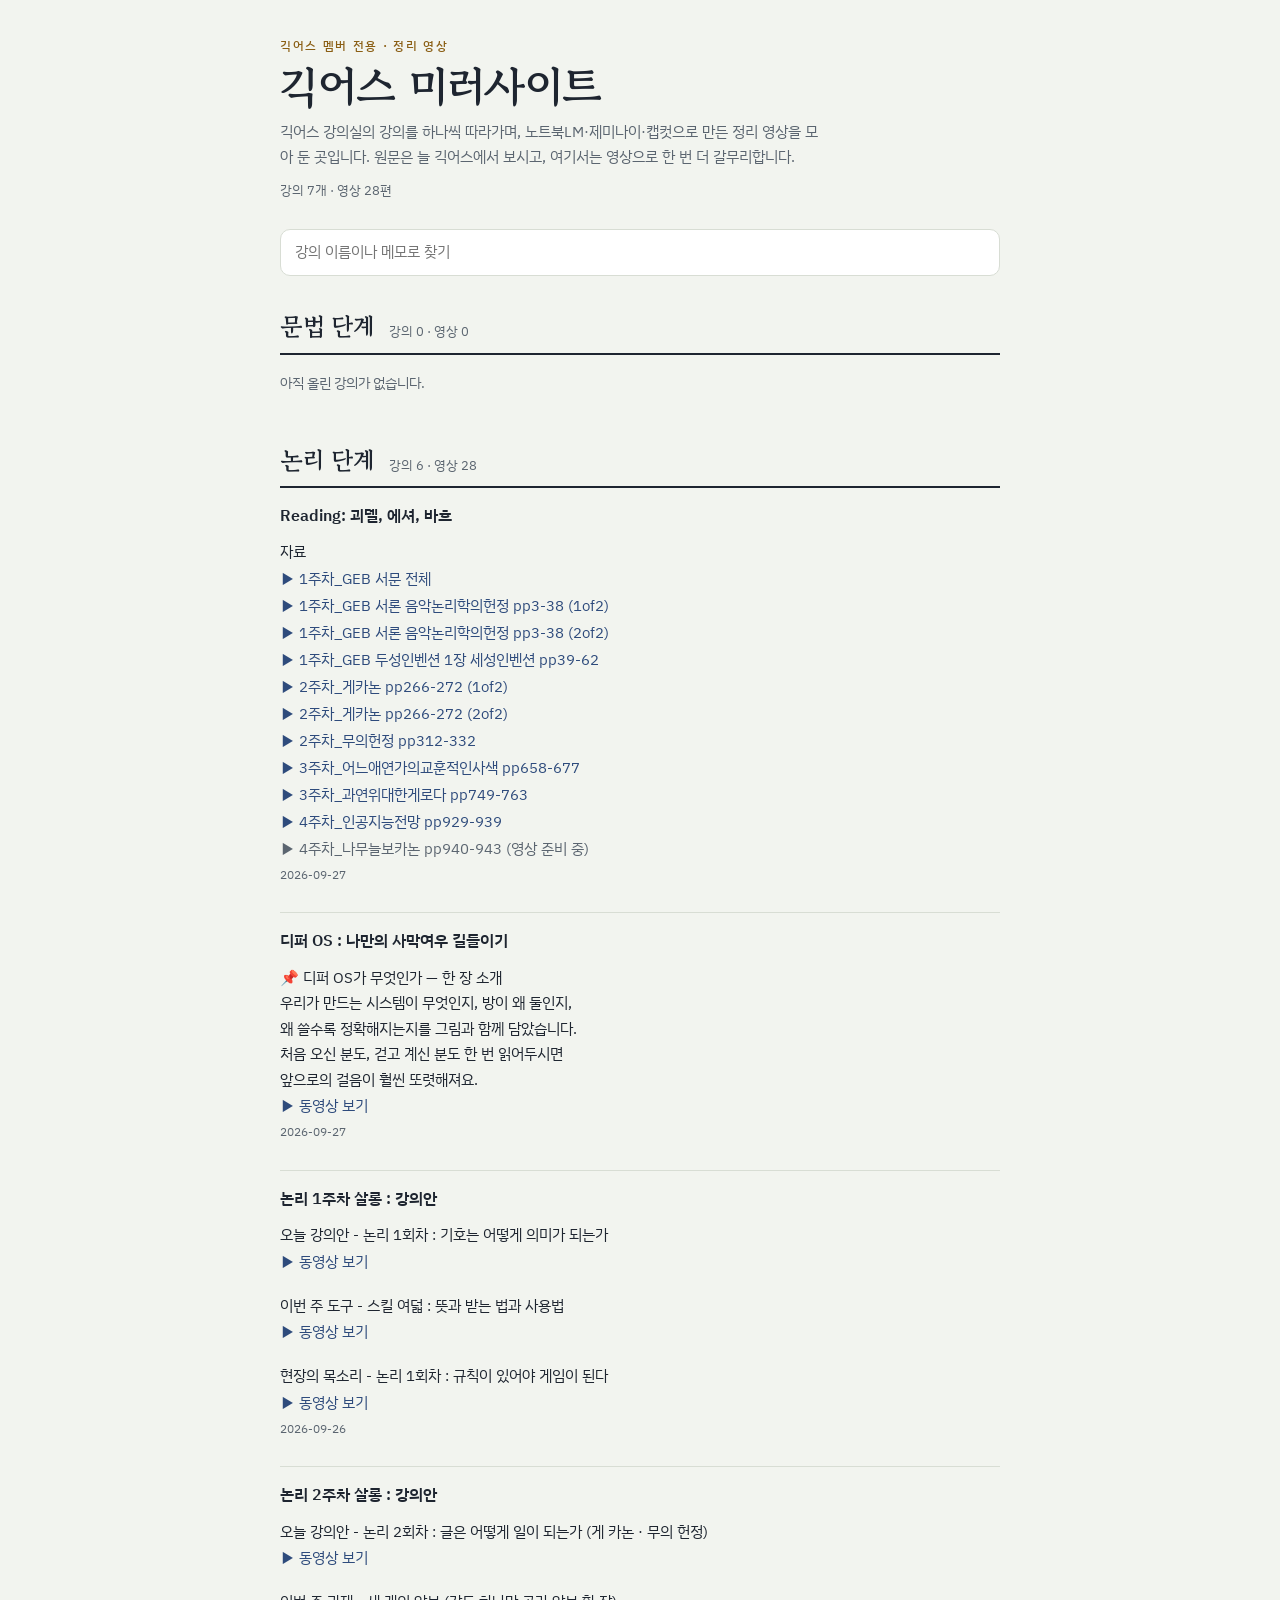
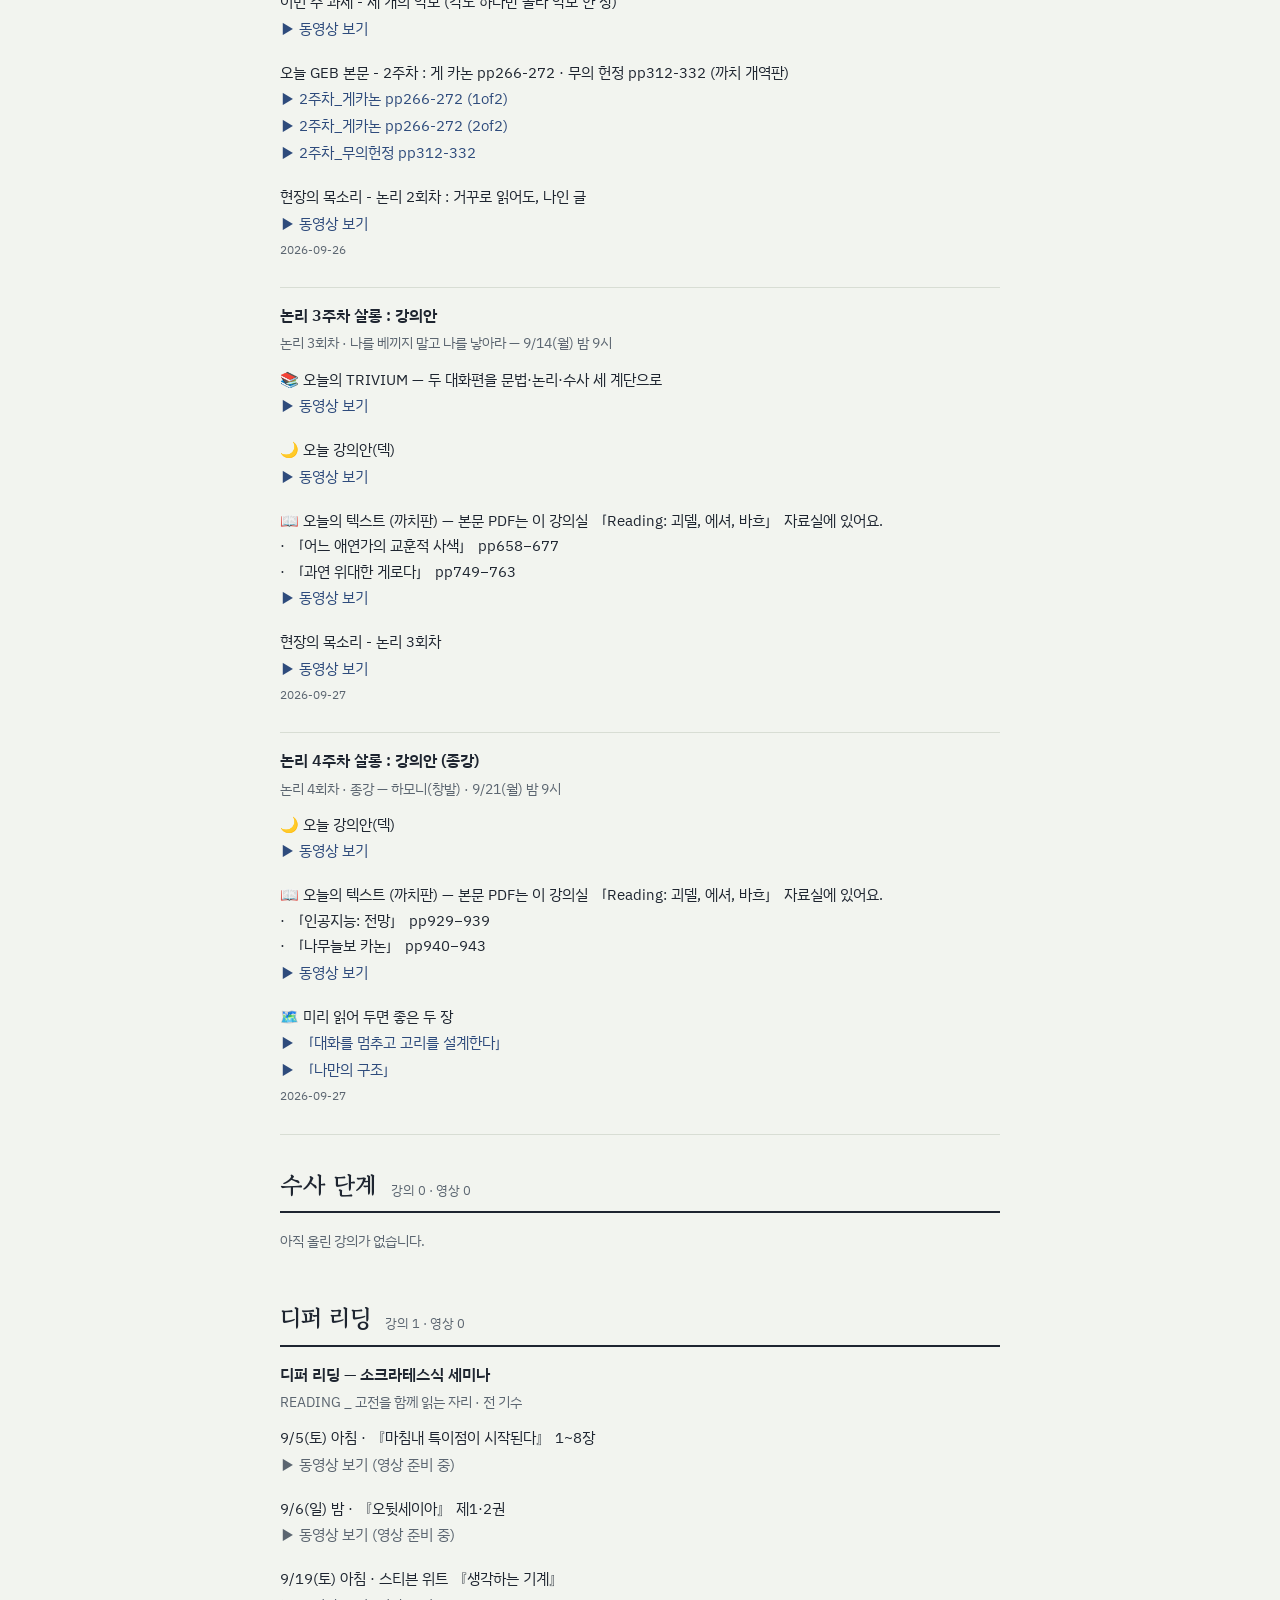
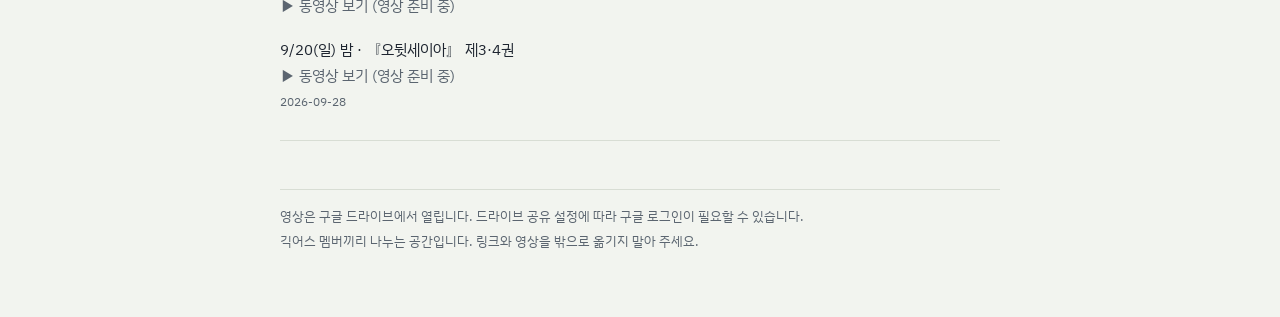
==== commit 887344ec: "Update Geekus mirror backup to version 41 Co-Authored-By: Claude Opus 5.5 <noreply@anthropic.com> Cl" ====
--- a/backup/geekus-mirror/index.html
+++ b/backup/geekus-mirror/index.html
@@ -107,7 +107,7 @@
 <main id="root" class="wrap"></main>
 <div id="toast" class="toast" role="status" hidden></div>
 
-<script type="application/json" id="galmuri-data">{"intro":"긱어스 강의실의 강의를 하나씩 따라가며, 노트북LM·제미나이·캡컷으로 만든 정리 영상을 모아 둔 곳입니다. 원문은 늘 긱어스에서 보시고, 여기서는 영상으로 한 번 더 갈무리합니다.","groups":[{"id":"g-grammar","name":"문법 단계","lectures":[]},{"id":"g-logic","name":"논리 단계","lectures":[{"id":"l-geb-reading","title":"Reading: 괴델, 에셔, 바흐","geekus":"","video":"","memo":"","date":"2026-09-27","items":[{"text":"자료","links":[{"label":"▶ 1주차_GEB 서문 전체","url":"https://drive.google.com/file/d/1EcF0VAhT7MotRtCX_yKBfpV9RUR7kwFw/view?usp=drivesdk"},{"label":"▶ 1주차_GEB 서론 음악논리학의헌정 pp3-38 (1of2)","url":"https://drive.google.com/file/d/1EWtO22sNHYrmwdDIgU6R3stK2jyC7Kfw/view?usp=drivesdk"},{"label":"▶ 1주차_GEB 서론 음악논리학의헌정 pp3-38 (2of2)","url":"https://drive.google.com/file/d/1EcF0VAhT7MotRtCX_yKBfpV9RUR7kwFw/view?usp=drivesdk"},{"label":"▶ 1주차_GEB 두성인벤션 1장 세성인벤션 pp39-62","url":"https://drive.google.com/file/d/1F0I-8b_Q1jNLg9ckBByxLK2ztxHOqQWy/view?usp=drivesdk"},{"label":"▶ 2주차_게카논 pp266-272 (1of2)","url":"https://drive.google.com/file/d/1HbRf_QlI1dgPjkU51TX1PNe_uSR1Kc-C/view?usp=drivesdk"},{"label":"▶ 2주차_게카논 pp266-272 (2of2)","url":"https://drive.google.com/file/d/1QiWfVAqc_iv6GVu0-E8jsqY8ZbZoepmn/view?usp=drivesdk"},{"label":"▶ 2주차_무의헌정 pp312-332","url":"https://drive.google.com/file/d/1lGAu0QmHbJ2XS2vqrsrnllQkBagVouJ3/view?usp=drivesdk"},{"label":"▶ 3주차_어느애연가의교훈적인사색 pp658-677","url":"https://drive.google.com/file/d/1IRqoPjOLFBTIjCDQ0Z7lbzz6FywJ_I2J/view?usp=drivesdk"},{"label":"▶ 3주차_과연위대한게로다 pp749-763","url":"https://drive.google.com/file/d/1OQgG4uUIUOShVRVLhUvjnBuHOhgDlTjF/view?usp=drivesdk"},{"label":"▶ 4주차_인공지능전망 pp929-939","url":"https://drive.google.com/file/d/1efjF1tLbj2AgY_2Jq3VouEE44DjnVonJ/view?usp=drivesdk"},{"label":"▶ 4주차_나무늘보카논 pp940-943","url":""}]}]},{"id":"l-deeper-os","title":"디퍼 OS : 나만의 사막여우 길들이기","geekus":"","video":"","memo":"","date":"2026-09-27","items":[{"text":"📌 디퍼 OS가 무엇인가 — 한 장 소개\n우리가 만드는 시스템이 무엇인지, 방이 왜 둘인지,\n왜 쓸수록 정확해지는지를 그림과 함께 담았습니다.\n처음 오신 분도, 걷고 계신 분도 한 번 읽어두시면\n앞으로의 걸음이 훨씬 또렷해져요.","links":[{"label":"▶ 동영상 보기","url":"https://drive.google.com/file/d/1ygRunrRsjFQpmvyiZoyRaROsV32aZ0lh/view?usp=drivesdk"}]}]},{"id":"l-logic-01-post","title":"논리 1주차 살롱 : 강의안","geekus":"","video":"","memo":"","date":"2026-09-26","items":[{"text":"오늘 강의안 - 논리 1회차 : 기호는 어떻게 의미가 되는가","links":[{"label":"▶ 동영상 보기","url":"https://drive.google.com/file/d/1NTkwnGQ1QyQzlWARNPb5oRdnI8vsv6bT/view?usp=drivesdk"}]},{"text":"이번 주 도구 - 스킬 여덟 : 뜻과 받는 법과 사용법","links":[{"label":"▶ 동영상 보기","url":"https://drive.google.com/file/d/1XxzuEVHUfdF3hCcK1CgITeGQMS8m7k0J/view?usp=sharing"}]},{"text":"현장의 목소리 - 논리 1회차 : 규칙이 있어야 게임이 된다","links":[{"label":"▶ 동영상 보기","url":"https://drive.google.com/file/d/1XhUKS8H1oxOafOH_i54yzQR1WpeNw75_/view?usp=sharing"}]}]},{"id":"l-logic-02-post","title":"논리 2주차 살롱 : 강의안","geekus":"","video":"","memo":"","date":"2026-09-26","items":[{"text":"오늘 강의안 - 논리 2회차 : 글은 어떻게 일이 되는가 (게 카논 · 무의 헌정)","links":[{"label":"▶ 동영상 보기","url":"https://drive.google.com/file/d/1lb7sJuMhmiblDm2rHUy0Kp5bNUTA6tcK/view?usp=drivesdk"}]},{"text":"이번 주 과제 - 세 개의 악보 (각도 하나만 골라 악보 한 장)","links":[{"label":"▶ 동영상 보기","url":"https://drive.google.com/file/d/1HbRf_QlI1dgPjkU51TX1PNe_uSR1Kc-C/view?usp=drivesdk"}]},{"text":"오늘 GEB 본문 - 2주차 : 게 카논 pp266-272 · 무의 헌정 pp312-332 (까치 개역판)","links":[{"label":"▶ 2주차_게카논 pp266-272 (1of2)","url":"https://drive.google.com/file/d/1HbRf_QlI1dgPjkU51TX1PNe_uSR1Kc-C/view?usp=drivesdk"},{"label":"▶ 2주차_게카논 pp266-272 (2of2)","url":"https://drive.google.com/file/d/1QiWfVAqc_iv6GVu0-E8jsqY8ZbZoepmn/view?usp=drivesdk"},{"label":"▶ 2주차_무의헌정 pp312-332","url":"https://drive.google.com/file/d/1lGAu0QmHbJ2XS2vqrsrnllQkBagVouJ3/view?usp=drivesdk"}]},{"text":"현장의 목소리 - 논리 2회차 : 거꾸로 읽어도, 나인 글","links":[{"label":"▶ 동영상 보기","url":"https://drive.google.com/file/d/1iJD98mLbucILjgHeGk1CPrIJ9ljEx9eo/view?usp=drivesdk"}]}]},{"id":"l-logic-03-post","title":"논리 3주차 살롱 : 강의안","geekus":"","video":"","memo":"논리 3회차 · 나를 베끼지 말고 나를 낳아라 — 9/14(월) 밤 9시","date":"2026-09-27","items":[{"text":"📚 오늘의 TRIVIUM — 두 대화편을 문법·논리·수사 세 계단으로","links":[{"label":"▶ 동영상 보기","url":"https://drive.google.com/file/d/1i71UmniPt9dDAS2--mRKI9CJPVhKviUI/view?usp=drivesdk"}]},{"text":"🌙 오늘 강의안(덱)","links":[{"label":"▶ 동영상 보기","url":"https://drive.google.com/file/d/1QY4o0mwJK8wdBYhIiX4LmbviYIlYZQZ1/view?usp=drivesdk"}]},{"text":"📖 오늘의 텍스트 (까치판) — 본문 PDF는 이 강의실 「Reading: 괴델, 에셔, 바흐」 자료실에 있어요.\n· 「어느 애연가의 교훈적 사색」 pp658−677\n· 「과연 위대한 게로다」 pp749−763","links":[{"label":"▶ 동영상 보기","url":"https://drive.google.com/file/d/1LAIE55fmIJfNYmTeMQ2oZtMNRV3ZG1An/view?usp=drivesdk"}]},{"text":"현장의 목소리 - 논리 3회차","links":[{"label":"▶ 동영상 보기","url":"https://drive.google.com/file/d/1hQmLHXlYum0ftARukSiOjlihC81Gr8ZX/view?usp=drivesdk"}]}]},{"id":"l-logic-04-post","title":"논리 4주차 살롱 : 강의안 (종강)","geekus":"","video":"","memo":"논리 4회차 · 종강 — 하모니(창발) · 9/21(월) 밤 9시","date":"2026-09-27","items":[{"text":"🌙 오늘 강의안(덱)","links":[{"label":"▶ 동영상 보기","url":"https://drive.google.com/file/d/1RgdZ_AQw70-eUYSFSuYAFdYnH3EKLL2l/view?usp=drivesdk"}]},{"text":"📖 오늘의 텍스트 (까치판) — 본문 PDF는 이 강의실 「Reading: 괴델, 에셔, 바흐」 자료실에 있어요.\n· 「인공지능: 전망」 pp929−939\n· 「나무늘보 카논」 pp940−943","links":[{"label":"▶ 동영상 보기","url":"https://drive.google.com/file/d/1eda7bdO2_qfmvXVvE0fWkblaxealttct/view?usp=drivesdk"}]},{"text":"🗺️ 미리 읽어 두면 좋은 두 장","links":[{"label":"▶ 「대화를 멈추고 고리를 설계한다」","url":"https://drive.google.com/file/d/1USg7QmYLUPdQVE17k0Flbn0-BuPeSpZR/view?usp=drivesdk"},{"label":"▶ 「나만의 구조」","url":"https://drive.google.com/file/d/1yI7jsmcs_tjrbAsYfqpZzTMjuAIrcaZY/view?usp=drivesdk"}]}]}]},{"id":"g-rhetoric","name":"수사 단계","lectures":[]}]}</script>
+<script type="application/json" id="galmuri-data">{"intro":"긱어스 강의실의 강의를 하나씩 따라가며, 노트북LM·제미나이·캡컷으로 만든 정리 영상을 모아 둔 곳입니다. 원문은 늘 긱어스에서 보시고, 여기서는 영상으로 한 번 더 갈무리합니다.","groups":[{"id":"g-grammar","name":"문법 단계","lectures":[]},{"id":"g-logic","name":"논리 단계","lectures":[{"id":"l-geb-reading","title":"Reading: 괴델, 에셔, 바흐","geekus":"","video":"","memo":"","date":"2026-09-27","items":[{"text":"자료","links":[{"label":"▶ 1주차_GEB 서문 전체","url":"https://drive.google.com/file/d/1EcF0VAhT7MotRtCX_yKBfpV9RUR7kwFw/view?usp=drivesdk"},{"label":"▶ 1주차_GEB 서론 음악논리학의헌정 pp3-38 (1of2)","url":"https://drive.google.com/file/d/1EWtO22sNHYrmwdDIgU6R3stK2jyC7Kfw/view?usp=drivesdk"},{"label":"▶ 1주차_GEB 서론 음악논리학의헌정 pp3-38 (2of2)","url":"https://drive.google.com/file/d/1EcF0VAhT7MotRtCX_yKBfpV9RUR7kwFw/view?usp=drivesdk"},{"label":"▶ 1주차_GEB 두성인벤션 1장 세성인벤션 pp39-62","url":"https://drive.google.com/file/d/1F0I-8b_Q1jNLg9ckBByxLK2ztxHOqQWy/view?usp=drivesdk"},{"label":"▶ 2주차_게카논 pp266-272 (1of2)","url":"https://drive.google.com/file/d/1HbRf_QlI1dgPjkU51TX1PNe_uSR1Kc-C/view?usp=drivesdk"},{"label":"▶ 2주차_게카논 pp266-272 (2of2)","url":"https://drive.google.com/file/d/1QiWfVAqc_iv6GVu0-E8jsqY8ZbZoepmn/view?usp=drivesdk"},{"label":"▶ 2주차_무의헌정 pp312-332","url":"https://drive.google.com/file/d/1lGAu0QmHbJ2XS2vqrsrnllQkBagVouJ3/view?usp=drivesdk"},{"label":"▶ 3주차_어느애연가의교훈적인사색 pp658-677","url":"https://drive.google.com/file/d/1IRqoPjOLFBTIjCDQ0Z7lbzz6FywJ_I2J/view?usp=drivesdk"},{"label":"▶ 3주차_과연위대한게로다 pp749-763","url":"https://drive.google.com/file/d/1OQgG4uUIUOShVRVLhUvjnBuHOhgDlTjF/view?usp=drivesdk"},{"label":"▶ 4주차_인공지능전망 pp929-939","url":"https://drive.google.com/file/d/1efjF1tLbj2AgY_2Jq3VouEE44DjnVonJ/view?usp=drivesdk"},{"label":"▶ 4주차_나무늘보카논 pp940-943","url":""}]}]},{"id":"l-deeper-os","title":"디퍼 OS : 나만의 사막여우 길들이기","geekus":"","video":"","memo":"","date":"2026-09-27","items":[{"text":"📌 디퍼 OS가 무엇인가 — 한 장 소개\n우리가 만드는 시스템이 무엇인지, 방이 왜 둘인지,\n왜 쓸수록 정확해지는지를 그림과 함께 담았습니다.\n처음 오신 분도, 걷고 계신 분도 한 번 읽어두시면\n앞으로의 걸음이 훨씬 또렷해져요.","links":[{"label":"▶ 동영상 보기","url":"https://drive.google.com/file/d/1ygRunrRsjFQpmvyiZoyRaROsV32aZ0lh/view?usp=drivesdk"}]}]},{"id":"l-logic-01-post","title":"논리 1주차 살롱 : 강의안","geekus":"","video":"","memo":"","date":"2026-09-26","items":[{"text":"오늘 강의안 - 논리 1회차 : 기호는 어떻게 의미가 되는가","links":[{"label":"▶ 동영상 보기","url":"https://drive.google.com/file/d/1NTkwnGQ1QyQzlWARNPb5oRdnI8vsv6bT/view?usp=drivesdk"}]},{"text":"이번 주 도구 - 스킬 여덟 : 뜻과 받는 법과 사용법","links":[{"label":"▶ 동영상 보기","url":"https://drive.google.com/file/d/1XxzuEVHUfdF3hCcK1CgITeGQMS8m7k0J/view?usp=sharing"}]},{"text":"현장의 목소리 - 논리 1회차 : 규칙이 있어야 게임이 된다","links":[{"label":"▶ 동영상 보기","url":"https://drive.google.com/file/d/1XhUKS8H1oxOafOH_i54yzQR1WpeNw75_/view?usp=sharing"}]}]},{"id":"l-logic-02-post","title":"논리 2주차 살롱 : 강의안","geekus":"","video":"","memo":"","date":"2026-09-26","items":[{"text":"오늘 강의안 - 논리 2회차 : 글은 어떻게 일이 되는가 (게 카논 · 무의 헌정)","links":[{"label":"▶ 동영상 보기","url":"https://drive.google.com/file/d/1lb7sJuMhmiblDm2rHUy0Kp5bNUTA6tcK/view?usp=drivesdk"}]},{"text":"이번 주 과제 - 세 개의 악보 (각도 하나만 골라 악보 한 장)","links":[{"label":"▶ 동영상 보기","url":"https://drive.google.com/file/d/1HbRf_QlI1dgPjkU51TX1PNe_uSR1Kc-C/view?usp=drivesdk"}]},{"text":"오늘 GEB 본문 - 2주차 : 게 카논 pp266-272 · 무의 헌정 pp312-332 (까치 개역판)","links":[{"label":"▶ 2주차_게카논 pp266-272 (1of2)","url":"https://drive.google.com/file/d/1HbRf_QlI1dgPjkU51TX1PNe_uSR1Kc-C/view?usp=drivesdk"},{"label":"▶ 2주차_게카논 pp266-272 (2of2)","url":"https://drive.google.com/file/d/1QiWfVAqc_iv6GVu0-E8jsqY8ZbZoepmn/view?usp=drivesdk"},{"label":"▶ 2주차_무의헌정 pp312-332","url":"https://drive.google.com/file/d/1lGAu0QmHbJ2XS2vqrsrnllQkBagVouJ3/view?usp=drivesdk"}]},{"text":"현장의 목소리 - 논리 2회차 : 거꾸로 읽어도, 나인 글","links":[{"label":"▶ 동영상 보기","url":"https://drive.google.com/file/d/1iJD98mLbucILjgHeGk1CPrIJ9ljEx9eo/view?usp=drivesdk"}]}]},{"id":"l-logic-03-post","title":"논리 3주차 살롱 : 강의안","geekus":"","video":"","memo":"논리 3회차 · 나를 베끼지 말고 나를 낳아라 — 9/14(월) 밤 9시","date":"2026-09-27","items":[{"text":"📚 오늘의 TRIVIUM — 두 대화편을 문법·논리·수사 세 계단으로","links":[{"label":"▶ 동영상 보기","url":"https://drive.google.com/file/d/1i71UmniPt9dDAS2--mRKI9CJPVhKviUI/view?usp=drivesdk"}]},{"text":"🌙 오늘 강의안(덱)","links":[{"label":"▶ 동영상 보기","url":"https://drive.google.com/file/d/1QY4o0mwJK8wdBYhIiX4LmbviYIlYZQZ1/view?usp=drivesdk"}]},{"text":"📖 오늘의 텍스트 (까치판) — 본문 PDF는 이 강의실 「Reading: 괴델, 에셔, 바흐」 자료실에 있어요.\n· 「어느 애연가의 교훈적 사색」 pp658−677\n· 「과연 위대한 게로다」 pp749−763","links":[{"label":"▶ 동영상 보기","url":"https://drive.google.com/file/d/1LAIE55fmIJfNYmTeMQ2oZtMNRV3ZG1An/view?usp=drivesdk"}]},{"text":"현장의 목소리 - 논리 3회차","links":[{"label":"▶ 동영상 보기","url":"https://drive.google.com/file/d/1hQmLHXlYum0ftARukSiOjlihC81Gr8ZX/view?usp=drivesdk"}]}]},{"id":"l-logic-04-post","title":"논리 4주차 살롱 : 강의안 (종강)","geekus":"","video":"","memo":"논리 4회차 · 종강 — 하모니(창발) · 9/21(월) 밤 9시","date":"2026-09-27","items":[{"text":"🌙 오늘 강의안(덱)","links":[{"label":"▶ 동영상 보기","url":"https://drive.google.com/file/d/1RgdZ_AQw70-eUYSFSuYAFdYnH3EKLL2l/view?usp=drivesdk"}]},{"text":"📖 오늘의 텍스트 (까치판) — 본문 PDF는 이 강의실 「Reading: 괴델, 에셔, 바흐」 자료실에 있어요.\n· 「인공지능: 전망」 pp929−939\n· 「나무늘보 카논」 pp940−943","links":[{"label":"▶ 동영상 보기","url":"https://drive.google.com/file/d/1eda7bdO2_qfmvXVvE0fWkblaxealttct/view?usp=drivesdk"}]},{"text":"🗺️ 미리 읽어 두면 좋은 두 장","links":[{"label":"▶ 「대화를 멈추고 고리를 설계한다」","url":"https://drive.google.com/file/d/1USg7QmYLUPdQVE17k0Flbn0-BuPeSpZR/view?usp=drivesdk"},{"label":"▶ 「나만의 구조」","url":"https://drive.google.com/file/d/1yI7jsmcs_tjrbAsYfqpZzTMjuAIrcaZY/view?usp=drivesdk"}]}]}]},{"id":"g-rhetoric","name":"수사 단계","lectures":[]},{"id":"g-deeper-reading","name":"디퍼 리딩","lectures":[{"id":"l-deeper-reading","title":"디퍼 리딩 — 소크라테스식 세미나","geekus":"","video":"","memo":"READING _ 고전을 함께 읽는 자리 · 전 기수","date":"2026-09-28","items":[{"text":"9/5(토) 아침 · 『마침내 특이점이 시작된다』 1~8장","links":[{"label":"▶ 동영상 보기","url":""}]},{"text":"9/6(일) 밤 · 『오뒷세이아』 제1·2권","links":[{"label":"▶ 동영상 보기","url":""}]},{"text":"9/19(토) 아침 · 스티븐 위트 『생각하는 기계』","links":[{"label":"▶ 동영상 보기","url":""}]},{"text":"9/20(일) 밤 · 『오뒷세이아』 제3·4권","links":[{"label":"▶ 동영상 보기","url":""}]}]}]}]}</script>
 
 <script id="galmuri-main">
 (function(){
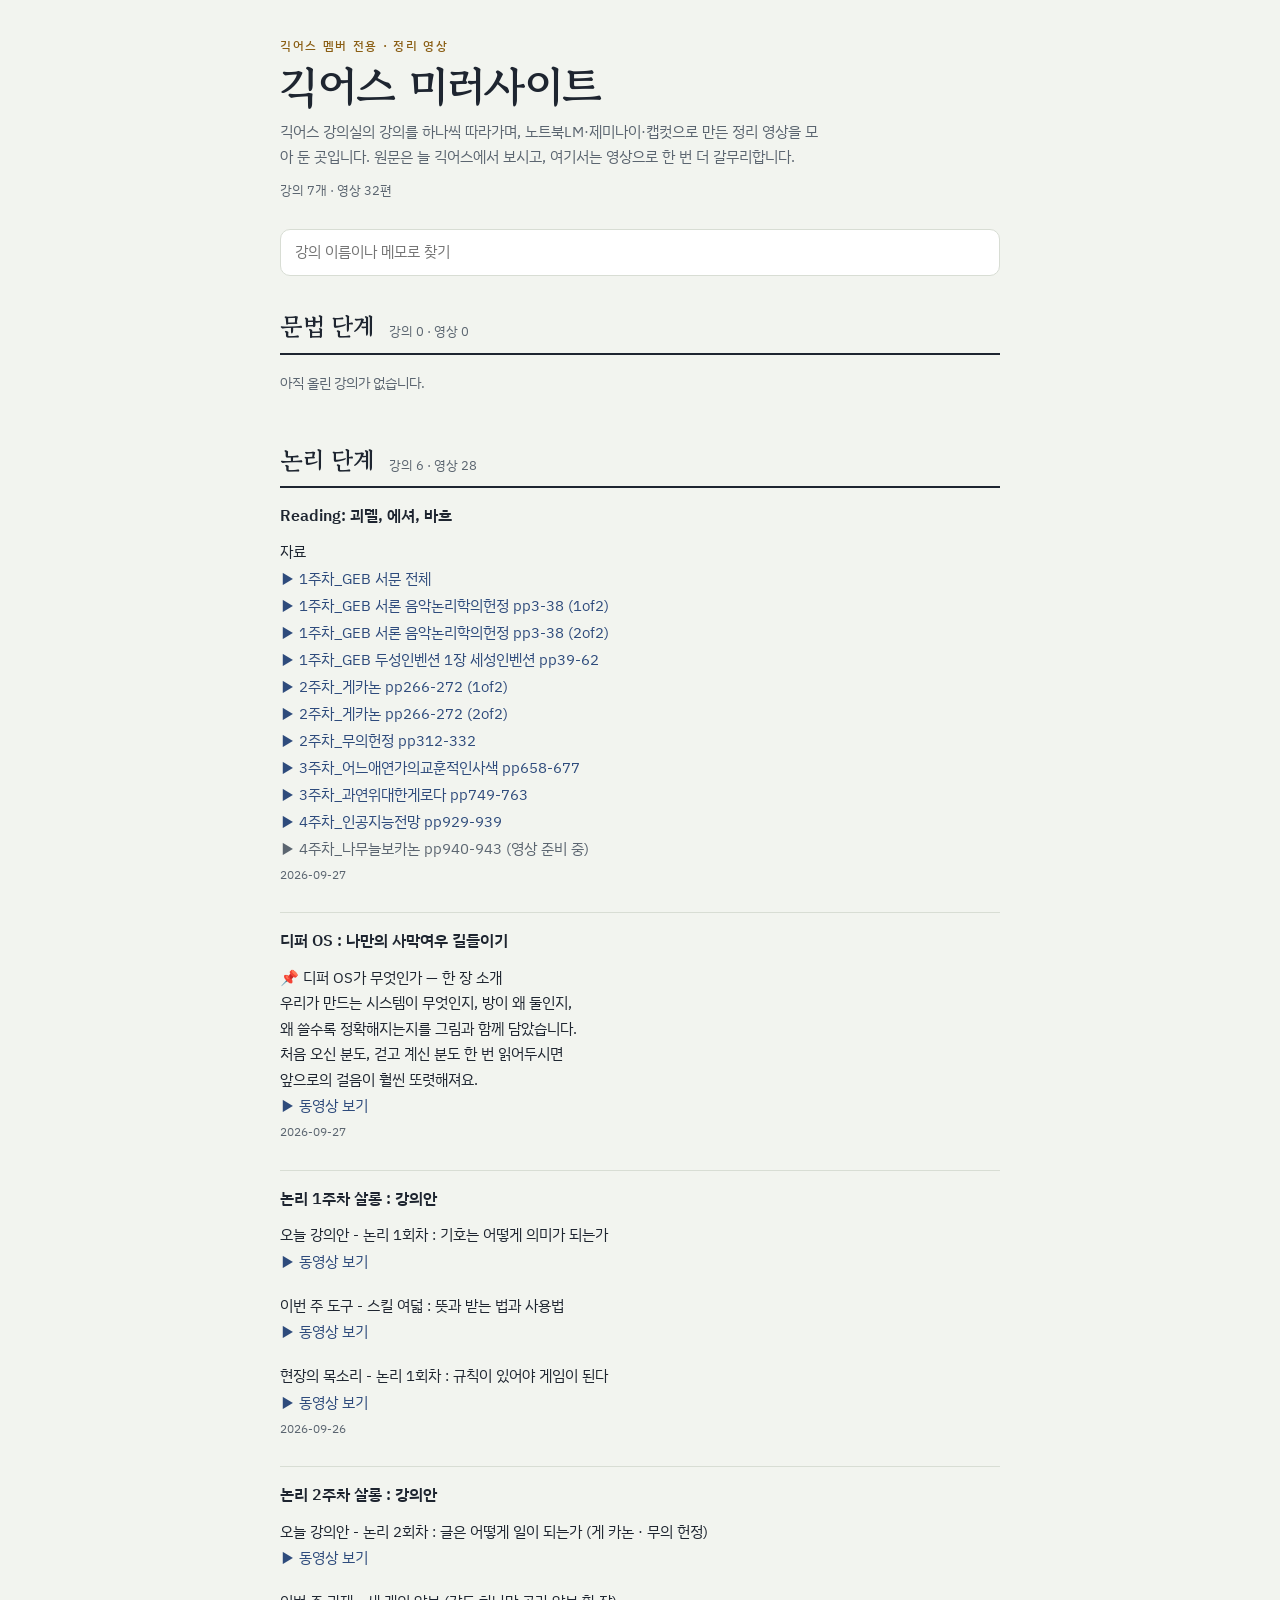
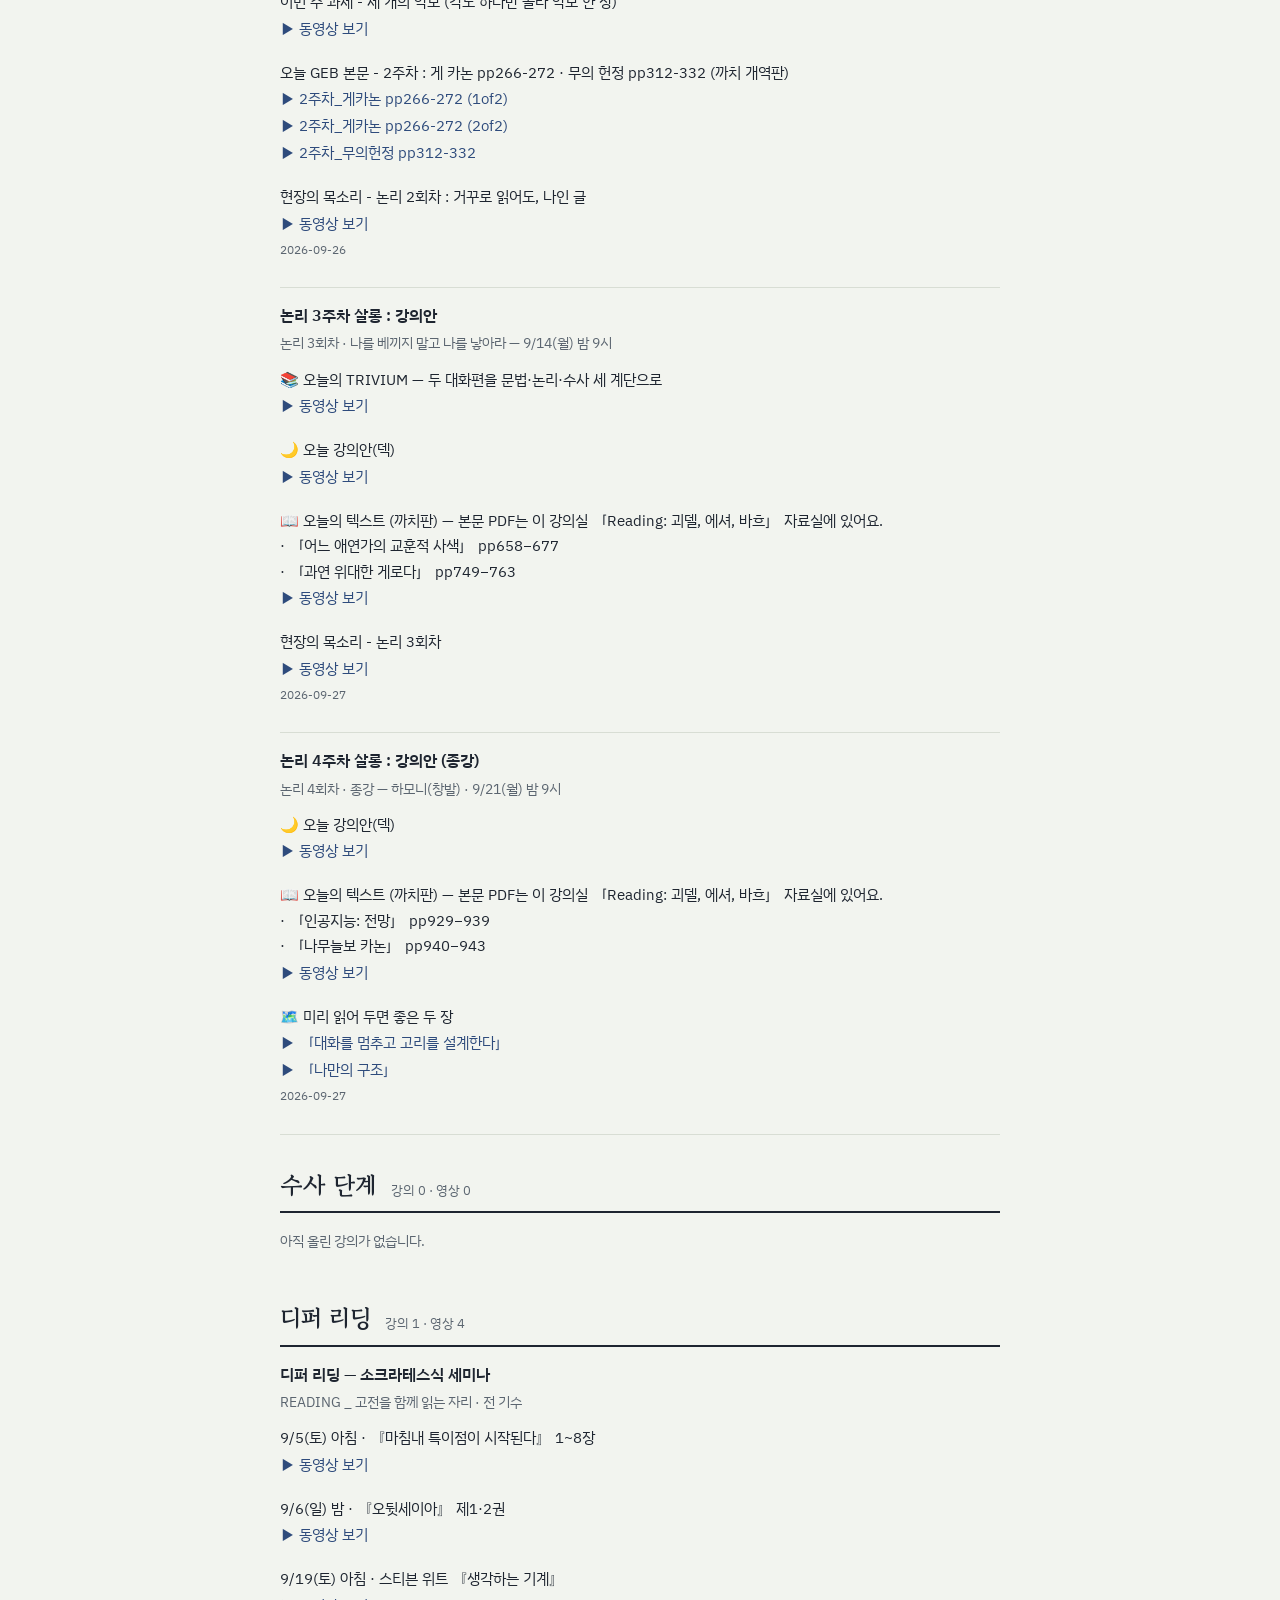
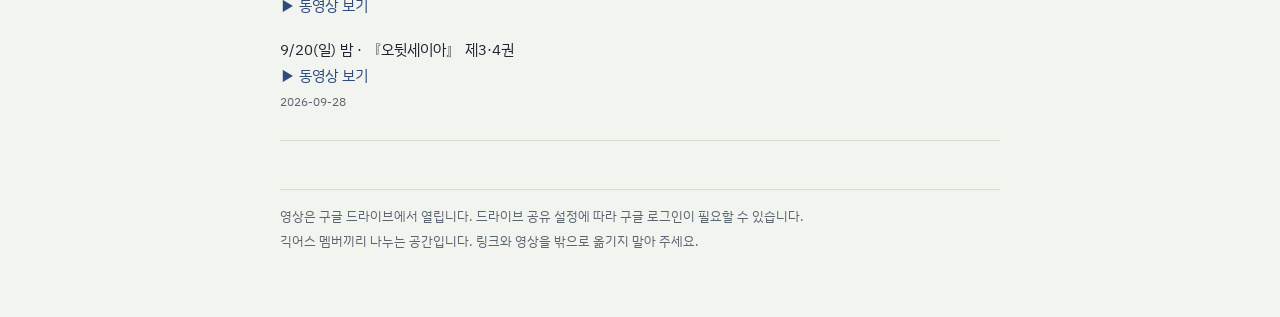
==== commit 19b637b1: "Update Geekus mirror backup to version 45 Co-Authored-By: Claude Opus 5.5 <noreply@anthropic.com> Cl" ====
--- a/backup/geekus-mirror/index.html
+++ b/backup/geekus-mirror/index.html
@@ -107,7 +107,7 @@
 <main id="root" class="wrap"></main>
 <div id="toast" class="toast" role="status" hidden></div>
 
-<script type="application/json" id="galmuri-data">{"intro":"긱어스 강의실의 강의를 하나씩 따라가며, 노트북LM·제미나이·캡컷으로 만든 정리 영상을 모아 둔 곳입니다. 원문은 늘 긱어스에서 보시고, 여기서는 영상으로 한 번 더 갈무리합니다.","groups":[{"id":"g-grammar","name":"문법 단계","lectures":[]},{"id":"g-logic","name":"논리 단계","lectures":[{"id":"l-geb-reading","title":"Reading: 괴델, 에셔, 바흐","geekus":"","video":"","memo":"","date":"2026-09-27","items":[{"text":"자료","links":[{"label":"▶ 1주차_GEB 서문 전체","url":"https://drive.google.com/file/d/1EcF0VAhT7MotRtCX_yKBfpV9RUR7kwFw/view?usp=drivesdk"},{"label":"▶ 1주차_GEB 서론 음악논리학의헌정 pp3-38 (1of2)","url":"https://drive.google.com/file/d/1EWtO22sNHYrmwdDIgU6R3stK2jyC7Kfw/view?usp=drivesdk"},{"label":"▶ 1주차_GEB 서론 음악논리학의헌정 pp3-38 (2of2)","url":"https://drive.google.com/file/d/1EcF0VAhT7MotRtCX_yKBfpV9RUR7kwFw/view?usp=drivesdk"},{"label":"▶ 1주차_GEB 두성인벤션 1장 세성인벤션 pp39-62","url":"https://drive.google.com/file/d/1F0I-8b_Q1jNLg9ckBByxLK2ztxHOqQWy/view?usp=drivesdk"},{"label":"▶ 2주차_게카논 pp266-272 (1of2)","url":"https://drive.google.com/file/d/1HbRf_QlI1dgPjkU51TX1PNe_uSR1Kc-C/view?usp=drivesdk"},{"label":"▶ 2주차_게카논 pp266-272 (2of2)","url":"https://drive.google.com/file/d/1QiWfVAqc_iv6GVu0-E8jsqY8ZbZoepmn/view?usp=drivesdk"},{"label":"▶ 2주차_무의헌정 pp312-332","url":"https://drive.google.com/file/d/1lGAu0QmHbJ2XS2vqrsrnllQkBagVouJ3/view?usp=drivesdk"},{"label":"▶ 3주차_어느애연가의교훈적인사색 pp658-677","url":"https://drive.google.com/file/d/1IRqoPjOLFBTIjCDQ0Z7lbzz6FywJ_I2J/view?usp=drivesdk"},{"label":"▶ 3주차_과연위대한게로다 pp749-763","url":"https://drive.google.com/file/d/1OQgG4uUIUOShVRVLhUvjnBuHOhgDlTjF/view?usp=drivesdk"},{"label":"▶ 4주차_인공지능전망 pp929-939","url":"https://drive.google.com/file/d/1efjF1tLbj2AgY_2Jq3VouEE44DjnVonJ/view?usp=drivesdk"},{"label":"▶ 4주차_나무늘보카논 pp940-943","url":""}]}]},{"id":"l-deeper-os","title":"디퍼 OS : 나만의 사막여우 길들이기","geekus":"","video":"","memo":"","date":"2026-09-27","items":[{"text":"📌 디퍼 OS가 무엇인가 — 한 장 소개\n우리가 만드는 시스템이 무엇인지, 방이 왜 둘인지,\n왜 쓸수록 정확해지는지를 그림과 함께 담았습니다.\n처음 오신 분도, 걷고 계신 분도 한 번 읽어두시면\n앞으로의 걸음이 훨씬 또렷해져요.","links":[{"label":"▶ 동영상 보기","url":"https://drive.google.com/file/d/1ygRunrRsjFQpmvyiZoyRaROsV32aZ0lh/view?usp=drivesdk"}]}]},{"id":"l-logic-01-post","title":"논리 1주차 살롱 : 강의안","geekus":"","video":"","memo":"","date":"2026-09-26","items":[{"text":"오늘 강의안 - 논리 1회차 : 기호는 어떻게 의미가 되는가","links":[{"label":"▶ 동영상 보기","url":"https://drive.google.com/file/d/1NTkwnGQ1QyQzlWARNPb5oRdnI8vsv6bT/view?usp=drivesdk"}]},{"text":"이번 주 도구 - 스킬 여덟 : 뜻과 받는 법과 사용법","links":[{"label":"▶ 동영상 보기","url":"https://drive.google.com/file/d/1XxzuEVHUfdF3hCcK1CgITeGQMS8m7k0J/view?usp=sharing"}]},{"text":"현장의 목소리 - 논리 1회차 : 규칙이 있어야 게임이 된다","links":[{"label":"▶ 동영상 보기","url":"https://drive.google.com/file/d/1XhUKS8H1oxOafOH_i54yzQR1WpeNw75_/view?usp=sharing"}]}]},{"id":"l-logic-02-post","title":"논리 2주차 살롱 : 강의안","geekus":"","video":"","memo":"","date":"2026-09-26","items":[{"text":"오늘 강의안 - 논리 2회차 : 글은 어떻게 일이 되는가 (게 카논 · 무의 헌정)","links":[{"label":"▶ 동영상 보기","url":"https://drive.google.com/file/d/1lb7sJuMhmiblDm2rHUy0Kp5bNUTA6tcK/view?usp=drivesdk"}]},{"text":"이번 주 과제 - 세 개의 악보 (각도 하나만 골라 악보 한 장)","links":[{"label":"▶ 동영상 보기","url":"https://drive.google.com/file/d/1HbRf_QlI1dgPjkU51TX1PNe_uSR1Kc-C/view?usp=drivesdk"}]},{"text":"오늘 GEB 본문 - 2주차 : 게 카논 pp266-272 · 무의 헌정 pp312-332 (까치 개역판)","links":[{"label":"▶ 2주차_게카논 pp266-272 (1of2)","url":"https://drive.google.com/file/d/1HbRf_QlI1dgPjkU51TX1PNe_uSR1Kc-C/view?usp=drivesdk"},{"label":"▶ 2주차_게카논 pp266-272 (2of2)","url":"https://drive.google.com/file/d/1QiWfVAqc_iv6GVu0-E8jsqY8ZbZoepmn/view?usp=drivesdk"},{"label":"▶ 2주차_무의헌정 pp312-332","url":"https://drive.google.com/file/d/1lGAu0QmHbJ2XS2vqrsrnllQkBagVouJ3/view?usp=drivesdk"}]},{"text":"현장의 목소리 - 논리 2회차 : 거꾸로 읽어도, 나인 글","links":[{"label":"▶ 동영상 보기","url":"https://drive.google.com/file/d/1iJD98mLbucILjgHeGk1CPrIJ9ljEx9eo/view?usp=drivesdk"}]}]},{"id":"l-logic-03-post","title":"논리 3주차 살롱 : 강의안","geekus":"","video":"","memo":"논리 3회차 · 나를 베끼지 말고 나를 낳아라 — 9/14(월) 밤 9시","date":"2026-09-27","items":[{"text":"📚 오늘의 TRIVIUM — 두 대화편을 문법·논리·수사 세 계단으로","links":[{"label":"▶ 동영상 보기","url":"https://drive.google.com/file/d/1i71UmniPt9dDAS2--mRKI9CJPVhKviUI/view?usp=drivesdk"}]},{"text":"🌙 오늘 강의안(덱)","links":[{"label":"▶ 동영상 보기","url":"https://drive.google.com/file/d/1QY4o0mwJK8wdBYhIiX4LmbviYIlYZQZ1/view?usp=drivesdk"}]},{"text":"📖 오늘의 텍스트 (까치판) — 본문 PDF는 이 강의실 「Reading: 괴델, 에셔, 바흐」 자료실에 있어요.\n· 「어느 애연가의 교훈적 사색」 pp658−677\n· 「과연 위대한 게로다」 pp749−763","links":[{"label":"▶ 동영상 보기","url":"https://drive.google.com/file/d/1LAIE55fmIJfNYmTeMQ2oZtMNRV3ZG1An/view?usp=drivesdk"}]},{"text":"현장의 목소리 - 논리 3회차","links":[{"label":"▶ 동영상 보기","url":"https://drive.google.com/file/d/1hQmLHXlYum0ftARukSiOjlihC81Gr8ZX/view?usp=drivesdk"}]}]},{"id":"l-logic-04-post","title":"논리 4주차 살롱 : 강의안 (종강)","geekus":"","video":"","memo":"논리 4회차 · 종강 — 하모니(창발) · 9/21(월) 밤 9시","date":"2026-09-27","items":[{"text":"🌙 오늘 강의안(덱)","links":[{"label":"▶ 동영상 보기","url":"https://drive.google.com/file/d/1RgdZ_AQw70-eUYSFSuYAFdYnH3EKLL2l/view?usp=drivesdk"}]},{"text":"📖 오늘의 텍스트 (까치판) — 본문 PDF는 이 강의실 「Reading: 괴델, 에셔, 바흐」 자료실에 있어요.\n· 「인공지능: 전망」 pp929−939\n· 「나무늘보 카논」 pp940−943","links":[{"label":"▶ 동영상 보기","url":"https://drive.google.com/file/d/1eda7bdO2_qfmvXVvE0fWkblaxealttct/view?usp=drivesdk"}]},{"text":"🗺️ 미리 읽어 두면 좋은 두 장","links":[{"label":"▶ 「대화를 멈추고 고리를 설계한다」","url":"https://drive.google.com/file/d/1USg7QmYLUPdQVE17k0Flbn0-BuPeSpZR/view?usp=drivesdk"},{"label":"▶ 「나만의 구조」","url":"https://drive.google.com/file/d/1yI7jsmcs_tjrbAsYfqpZzTMjuAIrcaZY/view?usp=drivesdk"}]}]}]},{"id":"g-rhetoric","name":"수사 단계","lectures":[]},{"id":"g-deeper-reading","name":"디퍼 리딩","lectures":[{"id":"l-deeper-reading","title":"디퍼 리딩 — 소크라테스식 세미나","geekus":"","video":"","memo":"READING _ 고전을 함께 읽는 자리 · 전 기수","date":"2026-09-28","items":[{"text":"9/5(토) 아침 · 『마침내 특이점이 시작된다』 1~8장","links":[{"label":"▶ 동영상 보기","url":""}]},{"text":"9/6(일) 밤 · 『오뒷세이아』 제1·2권","links":[{"label":"▶ 동영상 보기","url":""}]},{"text":"9/19(토) 아침 · 스티븐 위트 『생각하는 기계』","links":[{"label":"▶ 동영상 보기","url":""}]},{"text":"9/20(일) 밤 · 『오뒷세이아』 제3·4권","links":[{"label":"▶ 동영상 보기","url":""}]}]}]}]}</script>
+<script type="application/json" id="galmuri-data">{"intro":"긱어스 강의실의 강의를 하나씩 따라가며, 노트북LM·제미나이·캡컷으로 만든 정리 영상을 모아 둔 곳입니다. 원문은 늘 긱어스에서 보시고, 여기서는 영상으로 한 번 더 갈무리합니다.","groups":[{"id":"g-grammar","name":"문법 단계","lectures":[]},{"id":"g-logic","name":"논리 단계","lectures":[{"id":"l-geb-reading","title":"Reading: 괴델, 에셔, 바흐","geekus":"","video":"","memo":"","date":"2026-09-27","items":[{"text":"자료","links":[{"label":"▶ 1주차_GEB 서문 전체","url":"https://drive.google.com/file/d/1EcF0VAhT7MotRtCX_yKBfpV9RUR7kwFw/view?usp=drivesdk"},{"label":"▶ 1주차_GEB 서론 음악논리학의헌정 pp3-38 (1of2)","url":"https://drive.google.com/file/d/1EWtO22sNHYrmwdDIgU6R3stK2jyC7Kfw/view?usp=drivesdk"},{"label":"▶ 1주차_GEB 서론 음악논리학의헌정 pp3-38 (2of2)","url":"https://drive.google.com/file/d/1EcF0VAhT7MotRtCX_yKBfpV9RUR7kwFw/view?usp=drivesdk"},{"label":"▶ 1주차_GEB 두성인벤션 1장 세성인벤션 pp39-62","url":"https://drive.google.com/file/d/1F0I-8b_Q1jNLg9ckBByxLK2ztxHOqQWy/view?usp=drivesdk"},{"label":"▶ 2주차_게카논 pp266-272 (1of2)","url":"https://drive.google.com/file/d/1HbRf_QlI1dgPjkU51TX1PNe_uSR1Kc-C/view?usp=drivesdk"},{"label":"▶ 2주차_게카논 pp266-272 (2of2)","url":"https://drive.google.com/file/d/1QiWfVAqc_iv6GVu0-E8jsqY8ZbZoepmn/view?usp=drivesdk"},{"label":"▶ 2주차_무의헌정 pp312-332","url":"https://drive.google.com/file/d/1lGAu0QmHbJ2XS2vqrsrnllQkBagVouJ3/view?usp=drivesdk"},{"label":"▶ 3주차_어느애연가의교훈적인사색 pp658-677","url":"https://drive.google.com/file/d/1IRqoPjOLFBTIjCDQ0Z7lbzz6FywJ_I2J/view?usp=drivesdk"},{"label":"▶ 3주차_과연위대한게로다 pp749-763","url":"https://drive.google.com/file/d/1OQgG4uUIUOShVRVLhUvjnBuHOhgDlTjF/view?usp=drivesdk"},{"label":"▶ 4주차_인공지능전망 pp929-939","url":"https://drive.google.com/file/d/1efjF1tLbj2AgY_2Jq3VouEE44DjnVonJ/view?usp=drivesdk"},{"label":"▶ 4주차_나무늘보카논 pp940-943","url":""}]}]},{"id":"l-deeper-os","title":"디퍼 OS : 나만의 사막여우 길들이기","geekus":"","video":"","memo":"","date":"2026-09-27","items":[{"text":"📌 디퍼 OS가 무엇인가 — 한 장 소개\n우리가 만드는 시스템이 무엇인지, 방이 왜 둘인지,\n왜 쓸수록 정확해지는지를 그림과 함께 담았습니다.\n처음 오신 분도, 걷고 계신 분도 한 번 읽어두시면\n앞으로의 걸음이 훨씬 또렷해져요.","links":[{"label":"▶ 동영상 보기","url":"https://drive.google.com/file/d/1ygRunrRsjFQpmvyiZoyRaROsV32aZ0lh/view?usp=drivesdk"}]}]},{"id":"l-logic-01-post","title":"논리 1주차 살롱 : 강의안","geekus":"","video":"","memo":"","date":"2026-09-26","items":[{"text":"오늘 강의안 - 논리 1회차 : 기호는 어떻게 의미가 되는가","links":[{"label":"▶ 동영상 보기","url":"https://drive.google.com/file/d/1NTkwnGQ1QyQzlWARNPb5oRdnI8vsv6bT/view?usp=drivesdk"}]},{"text":"이번 주 도구 - 스킬 여덟 : 뜻과 받는 법과 사용법","links":[{"label":"▶ 동영상 보기","url":"https://drive.google.com/file/d/1XxzuEVHUfdF3hCcK1CgITeGQMS8m7k0J/view?usp=sharing"}]},{"text":"현장의 목소리 - 논리 1회차 : 규칙이 있어야 게임이 된다","links":[{"label":"▶ 동영상 보기","url":"https://drive.google.com/file/d/1XhUKS8H1oxOafOH_i54yzQR1WpeNw75_/view?usp=sharing"}]}]},{"id":"l-logic-02-post","title":"논리 2주차 살롱 : 강의안","geekus":"","video":"","memo":"","date":"2026-09-26","items":[{"text":"오늘 강의안 - 논리 2회차 : 글은 어떻게 일이 되는가 (게 카논 · 무의 헌정)","links":[{"label":"▶ 동영상 보기","url":"https://drive.google.com/file/d/1lb7sJuMhmiblDm2rHUy0Kp5bNUTA6tcK/view?usp=drivesdk"}]},{"text":"이번 주 과제 - 세 개의 악보 (각도 하나만 골라 악보 한 장)","links":[{"label":"▶ 동영상 보기","url":"https://drive.google.com/file/d/1HbRf_QlI1dgPjkU51TX1PNe_uSR1Kc-C/view?usp=drivesdk"}]},{"text":"오늘 GEB 본문 - 2주차 : 게 카논 pp266-272 · 무의 헌정 pp312-332 (까치 개역판)","links":[{"label":"▶ 2주차_게카논 pp266-272 (1of2)","url":"https://drive.google.com/file/d/1HbRf_QlI1dgPjkU51TX1PNe_uSR1Kc-C/view?usp=drivesdk"},{"label":"▶ 2주차_게카논 pp266-272 (2of2)","url":"https://drive.google.com/file/d/1QiWfVAqc_iv6GVu0-E8jsqY8ZbZoepmn/view?usp=drivesdk"},{"label":"▶ 2주차_무의헌정 pp312-332","url":"https://drive.google.com/file/d/1lGAu0QmHbJ2XS2vqrsrnllQkBagVouJ3/view?usp=drivesdk"}]},{"text":"현장의 목소리 - 논리 2회차 : 거꾸로 읽어도, 나인 글","links":[{"label":"▶ 동영상 보기","url":"https://drive.google.com/file/d/1iJD98mLbucILjgHeGk1CPrIJ9ljEx9eo/view?usp=drivesdk"}]}]},{"id":"l-logic-03-post","title":"논리 3주차 살롱 : 강의안","geekus":"","video":"","memo":"논리 3회차 · 나를 베끼지 말고 나를 낳아라 — 9/14(월) 밤 9시","date":"2026-09-27","items":[{"text":"📚 오늘의 TRIVIUM — 두 대화편을 문법·논리·수사 세 계단으로","links":[{"label":"▶ 동영상 보기","url":"https://drive.google.com/file/d/1i71UmniPt9dDAS2--mRKI9CJPVhKviUI/view?usp=drivesdk"}]},{"text":"🌙 오늘 강의안(덱)","links":[{"label":"▶ 동영상 보기","url":"https://drive.google.com/file/d/1QY4o0mwJK8wdBYhIiX4LmbviYIlYZQZ1/view?usp=drivesdk"}]},{"text":"📖 오늘의 텍스트 (까치판) — 본문 PDF는 이 강의실 「Reading: 괴델, 에셔, 바흐」 자료실에 있어요.\n· 「어느 애연가의 교훈적 사색」 pp658−677\n· 「과연 위대한 게로다」 pp749−763","links":[{"label":"▶ 동영상 보기","url":"https://drive.google.com/file/d/1LAIE55fmIJfNYmTeMQ2oZtMNRV3ZG1An/view?usp=drivesdk"}]},{"text":"현장의 목소리 - 논리 3회차","links":[{"label":"▶ 동영상 보기","url":"https://drive.google.com/file/d/1hQmLHXlYum0ftARukSiOjlihC81Gr8ZX/view?usp=drivesdk"}]}]},{"id":"l-logic-04-post","title":"논리 4주차 살롱 : 강의안 (종강)","geekus":"","video":"","memo":"논리 4회차 · 종강 — 하모니(창발) · 9/21(월) 밤 9시","date":"2026-09-27","items":[{"text":"🌙 오늘 강의안(덱)","links":[{"label":"▶ 동영상 보기","url":"https://drive.google.com/file/d/1RgdZ_AQw70-eUYSFSuYAFdYnH3EKLL2l/view?usp=drivesdk"}]},{"text":"📖 오늘의 텍스트 (까치판) — 본문 PDF는 이 강의실 「Reading: 괴델, 에셔, 바흐」 자료실에 있어요.\n· 「인공지능: 전망」 pp929−939\n· 「나무늘보 카논」 pp940−943","links":[{"label":"▶ 동영상 보기","url":"https://drive.google.com/file/d/1eda7bdO2_qfmvXVvE0fWkblaxealttct/view?usp=drivesdk"}]},{"text":"🗺️ 미리 읽어 두면 좋은 두 장","links":[{"label":"▶ 「대화를 멈추고 고리를 설계한다」","url":"https://drive.google.com/file/d/1USg7QmYLUPdQVE17k0Flbn0-BuPeSpZR/view?usp=drivesdk"},{"label":"▶ 「나만의 구조」","url":"https://drive.google.com/file/d/1yI7jsmcs_tjrbAsYfqpZzTMjuAIrcaZY/view?usp=drivesdk"}]}]}]},{"id":"g-rhetoric","name":"수사 단계","lectures":[]},{"id":"g-deeper-reading","name":"디퍼 리딩","lectures":[{"id":"l-deeper-reading","title":"디퍼 리딩 — 소크라테스식 세미나","geekus":"","video":"","memo":"READING _ 고전을 함께 읽는 자리 · 전 기수","date":"2026-09-28","items":[{"text":"9/5(토) 아침 · 『마침내 특이점이 시작된다』 1~8장","links":[{"label":"▶ 동영상 보기","url":"https://drive.google.com/file/d/1rV7YMmREF1x9_eQmRMgn0BOnAfkoPagh/view?usp=drivesdk"}]},{"text":"9/6(일) 밤 · 『오뒷세이아』 제1·2권","links":[{"label":"▶ 동영상 보기","url":"https://drive.google.com/file/d/1U-5yHAG6Bsa_jIbcAh8-EVOW5VOVVB3c/view?usp=drivesdk"}]},{"text":"9/19(토) 아침 · 스티븐 위트 『생각하는 기계』","links":[{"label":"▶ 동영상 보기","url":"https://drive.google.com/file/d/1uSq20LQDfDAA__InZbrTQQjeHr05yOS4/view?usp=drivesdk"}]},{"text":"9/20(일) 밤 · 『오뒷세이아』 제3·4권","links":[{"label":"▶ 동영상 보기","url":"https://drive.google.com/file/d/17OCtFPUnyFPTnuqD1CUeOlXkiih5WFH1/view?usp=drivesdk"}]}]}]}]}</script>
 
 <script id="galmuri-main">
 (function(){
